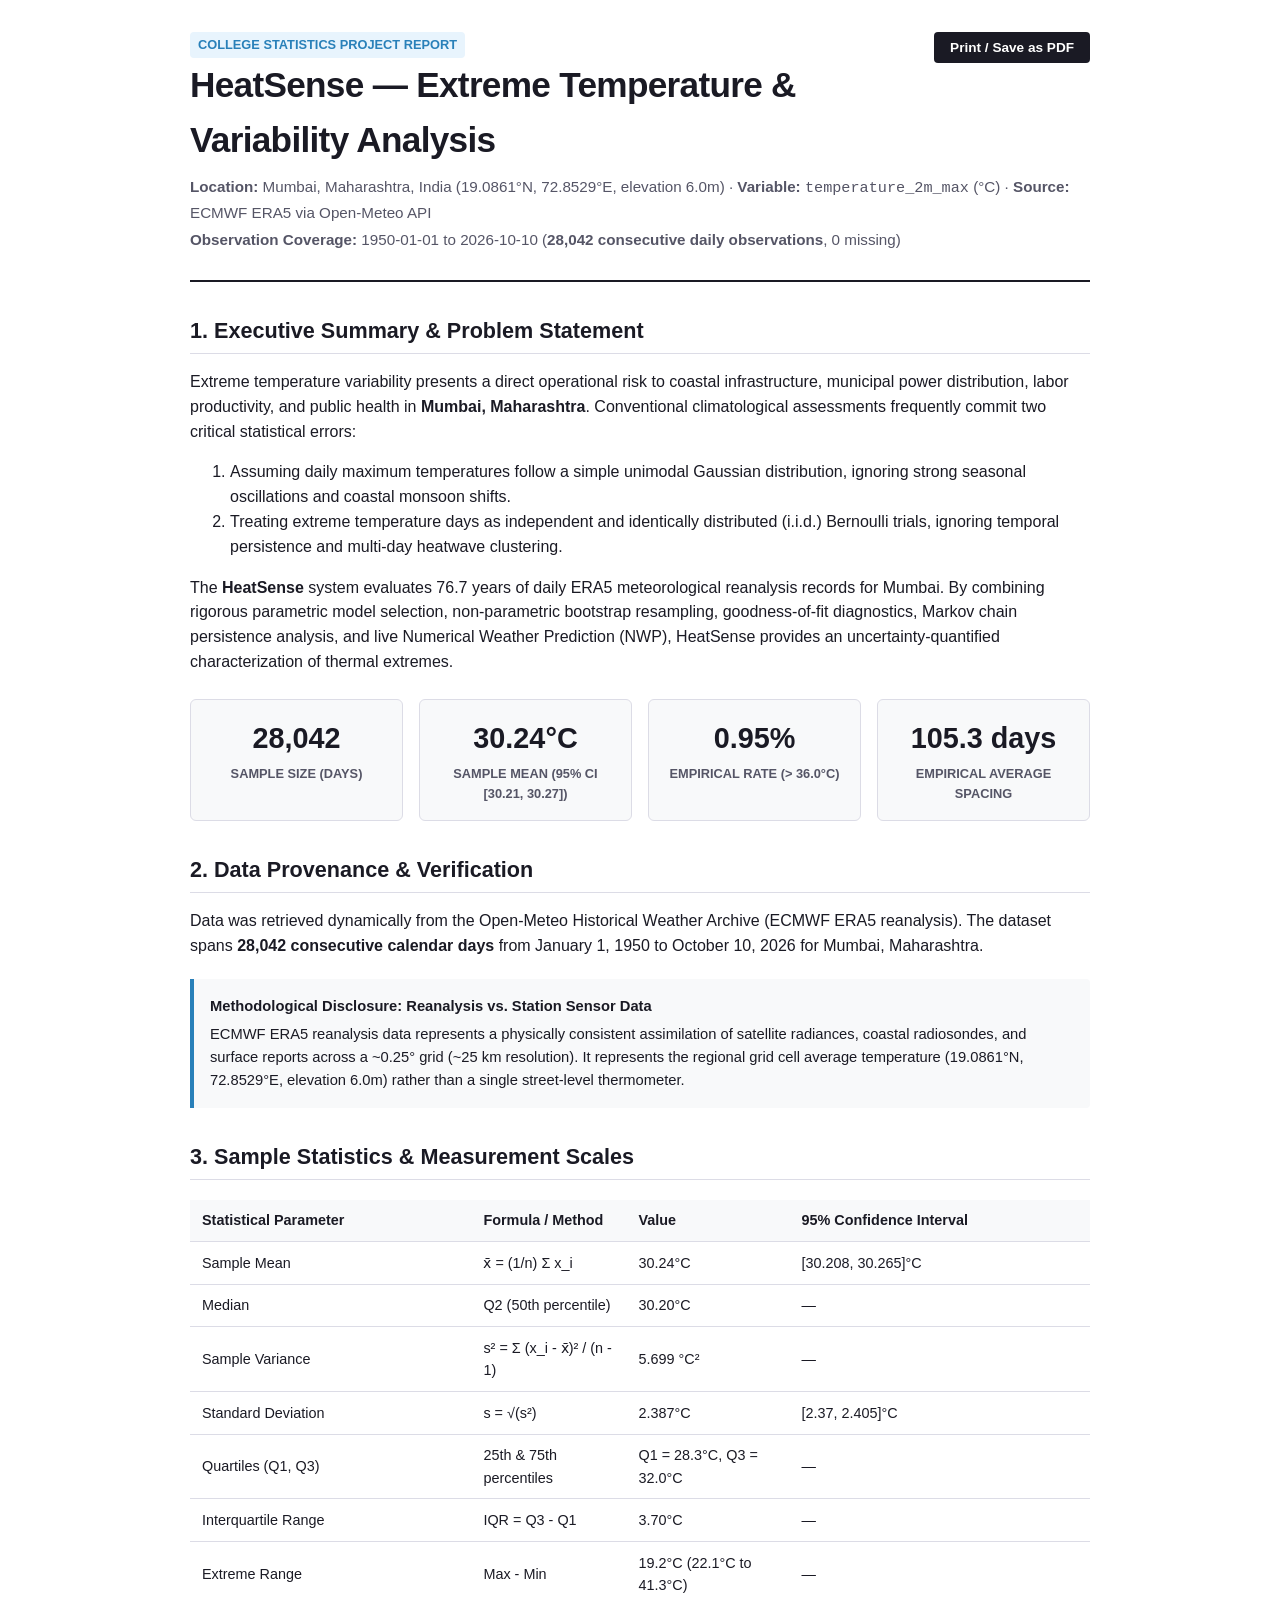
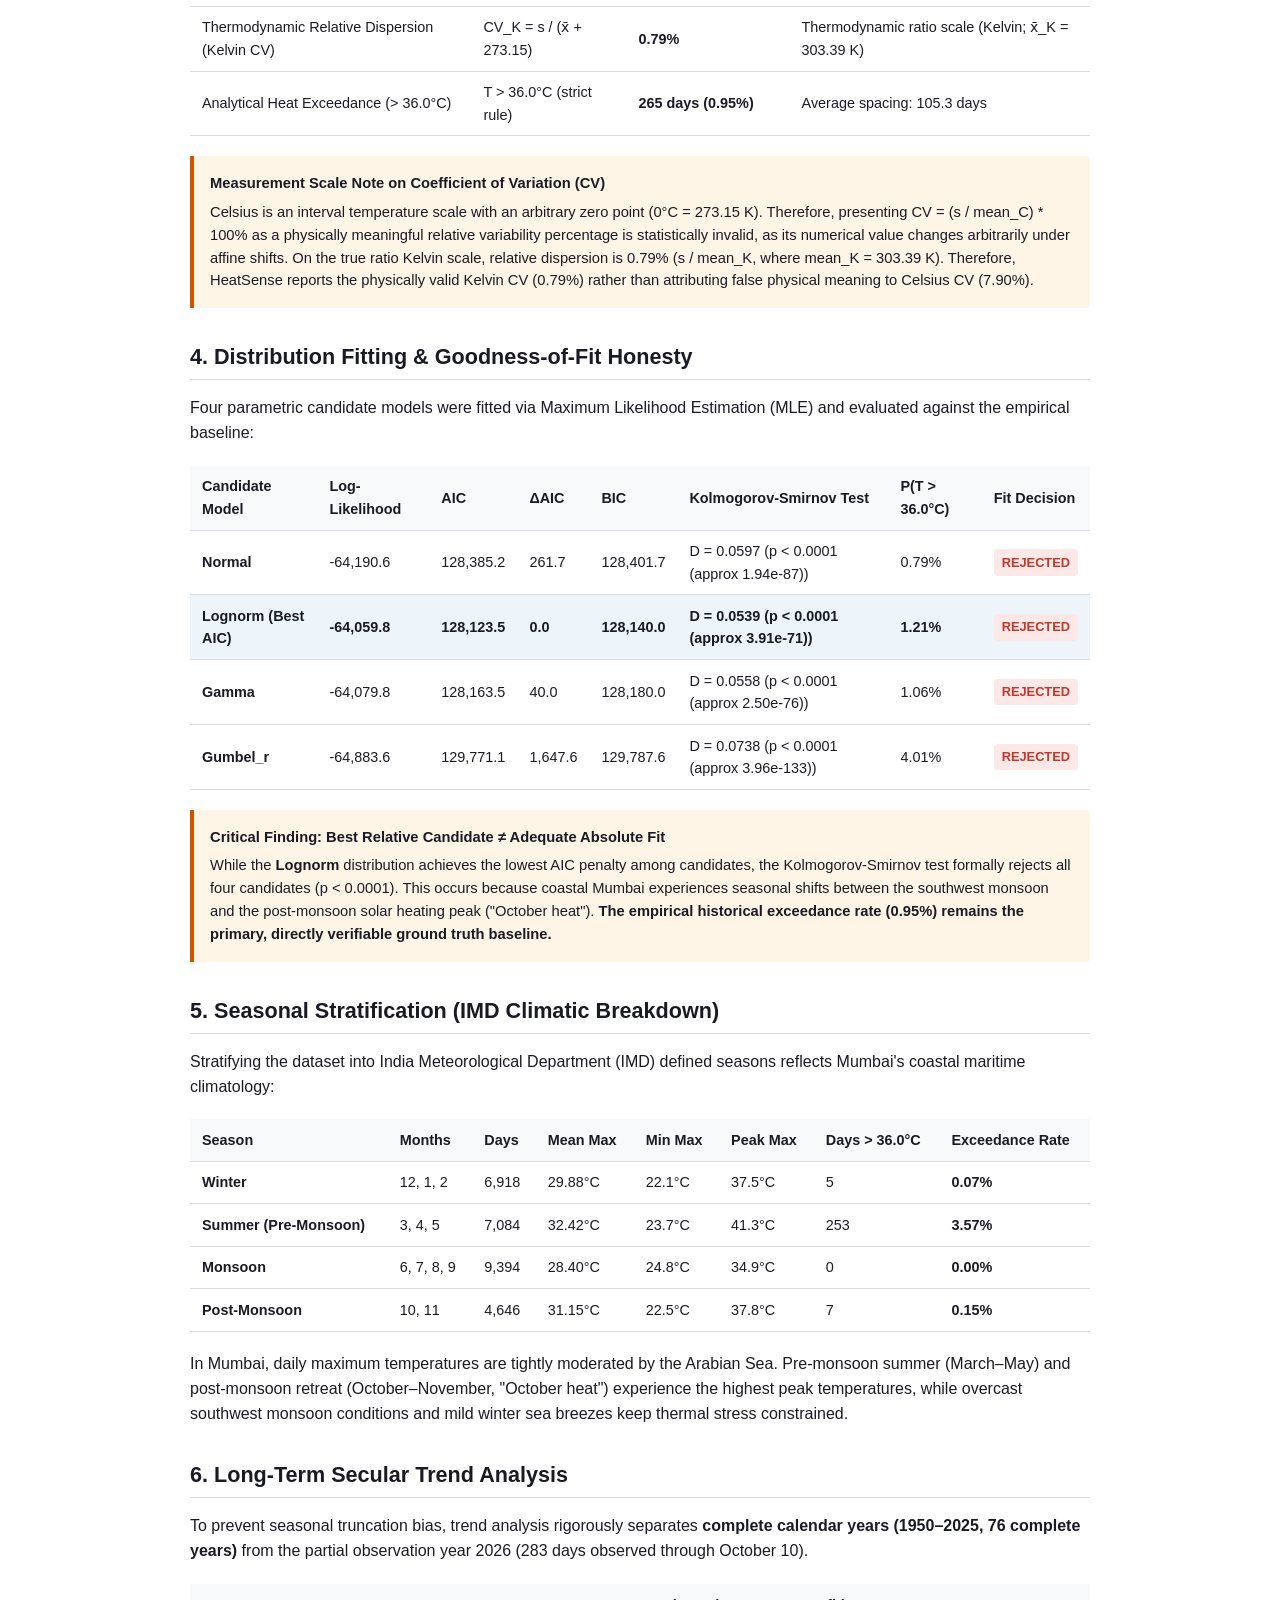
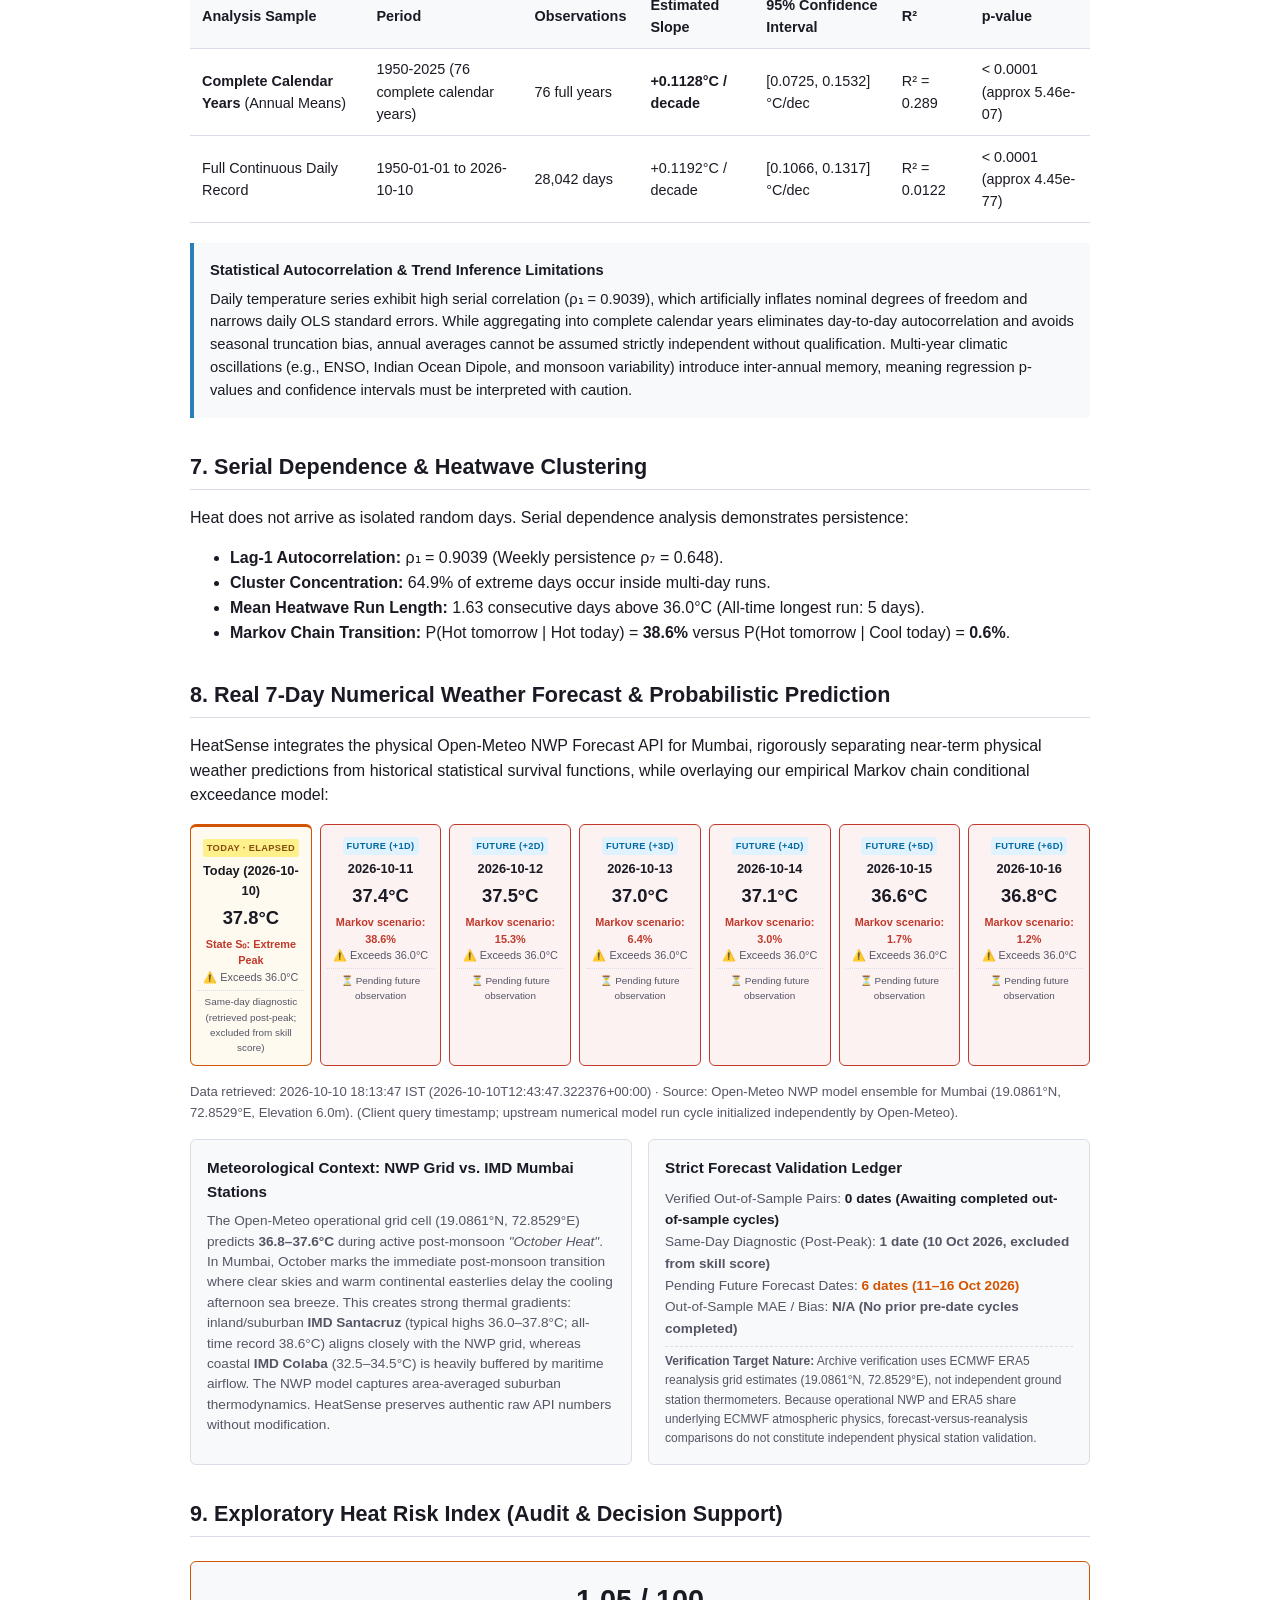
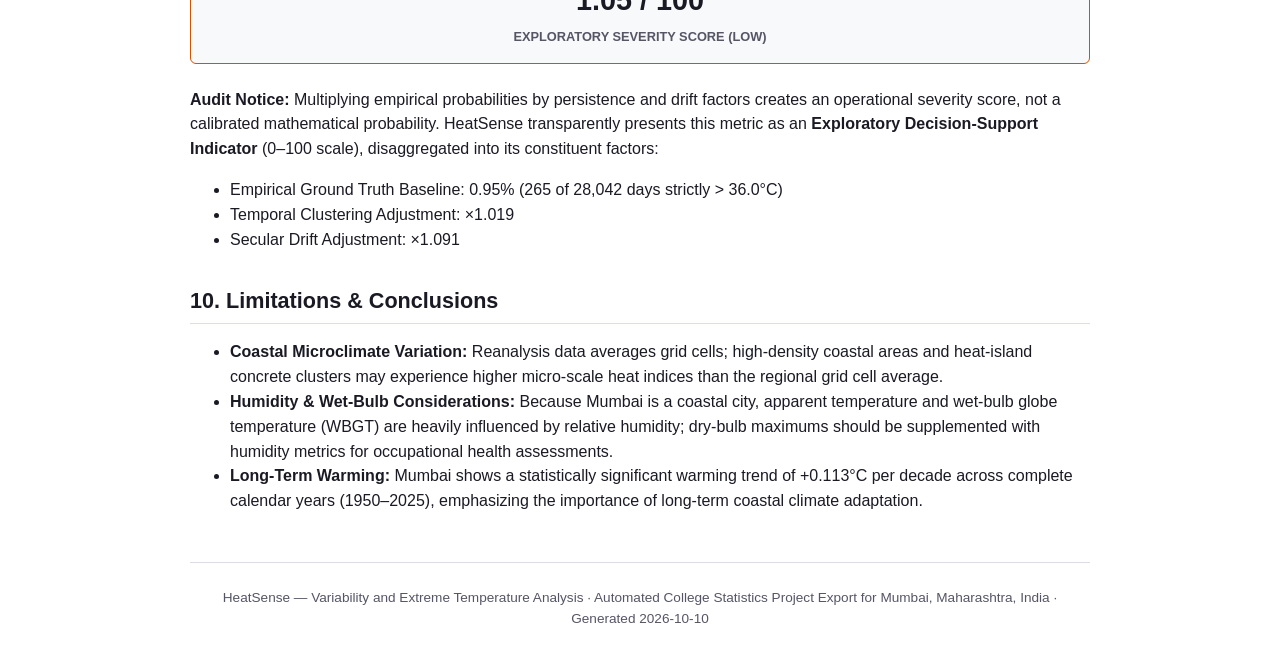
==== frontend/report.html @ 12543773 "data(frontend): sync results snapshot and downloadable assets to frontend - Copy results.snapshot.js" ====
<!DOCTYPE html>
<html lang="en">
<head>
  <meta charset="UTF-8">
  <title>HeatSense Comprehensive Project Report — Mumbai, Maharashtra, India</title>
  <style>
    :root {
      --bg: #ffffff;
      --ink: #1a1a24;
      --muted: #555566;
      --border: #dcdce6;
      --accent: #d35400;
      --accent-subtle: #fef5e7;
      --surface: #f8f9fa;
      --danger: #c0392b;
      --success: #27ae60;
    }
    @media print {
      body { font-size: 11pt; color: #000; background: #fff; }
      .print-btn { display: none !important; }
      .container { width: 100% !important; max-width: 100% !important; margin: 0; padding: 0; }
      .page-break { page-break-after: always; }
    }
    body {
      font-family: -apple-system, BlinkMacSystemFont, "Segoe UI", Roboto, Helvetica, Arial, sans-serif;
      line-height: 1.55;
      color: var(--ink);
      background: var(--bg);
      margin: 0;
      padding: 2rem 1rem;
    }
    .container {
      max-width: 900px;
      margin: 0 auto;
      background: #fff;
    }
    header {
      border-bottom: 2px solid var(--ink);
      padding-bottom: 1.5rem;
      margin-bottom: 2rem;
    }
    h1 {
      font-size: 2.2rem;
      margin: 0 0 0.5rem 0;
      letter-spacing: -0.02em;
    }
    h2 {
      font-size: 1.35rem;
      border-bottom: 1px solid var(--border);
      padding-bottom: 0.35rem;
      margin-top: 2rem;
      margin-bottom: 0.75rem;
      color: var(--ink);
    }
    .meta-line {
      font-size: 0.95rem;
      color: var(--muted);
      margin: 0.25rem 0;
    }
    .badge {
      display: inline-block;
      padding: 0.2rem 0.5rem;
      border-radius: 4px;
      font-size: 0.8rem;
      font-weight: 600;
      text-transform: uppercase;
    }
    .badge-primary { background: #e8f4fd; color: #2980b9; }
    .badge-danger  { background: #fde8e8; color: #c0392b; }
    .badge-warn    { background: #fef5e7; color: #d35400; }
    .badge-success { background: #eafaf1; color: #27ae60; }
    .stat-grid {
      display: grid;
      grid-template-columns: repeat(auto-fit, minmax(200px, 1fr));
      gap: 1rem;
      margin: 1.5rem 0;
    }
    .stat-card {
      background: var(--surface);
      border: 1px solid var(--border);
      border-radius: 6px;
      padding: 1rem;
      text-align: center;
    }
    .stat-val {
      font-size: 1.8rem;
      font-weight: 700;
      color: var(--ink);
    }
    .stat-lbl {
      font-size: 0.8rem;
      color: var(--muted);
      text-transform: uppercase;
      font-weight: 600;
      margin-top: 0.25rem;
    }
    table {
      width: 100%;
      border-collapse: collapse;
      margin: 1.25rem 0;
      font-size: 0.9rem;
    }
    th, td {
      padding: 0.6rem 0.75rem;
      text-align: left;
      border-bottom: 1px solid var(--border);
    }
    th {
      background: var(--surface);
      font-weight: 600;
      color: var(--ink);
    }
    .callout {
      background: var(--surface);
      border-left: 4px solid #2980b9;
      padding: 1rem;
      margin: 1.25rem 0;
      border-radius: 0 4px 4px 0;
      font-size: 0.92rem;
    }
    .callout-warn {
      border-left-color: var(--accent);
      background: var(--accent-subtle);
    }
    .callout-title {
      font-weight: 700;
      margin-bottom: 0.35rem;
    }
    .forecast-grid {
      display: grid;
      grid-template-columns: repeat(7, 1fr);
      gap: 0.5rem;
      margin: 1rem 0;
    }
    .forecast-card {
      background: var(--surface);
      border: 1px solid var(--border);
      border-radius: 6px;
      padding: 0.6rem 0.4rem;
      text-align: center;
      font-size: 0.8rem;
    }
    .forecast-card.hot {
      border-color: var(--danger);
      background: #fdf2f2;
    }
    .forecast-card.today {
      border-color: var(--accent);
      background: #fffaf0;
      border-top: 3px solid var(--accent);
    }
    .forecast-phase {
      font-size: 0.58rem;
      font-weight: 700;
      text-transform: uppercase;
      letter-spacing: 0.04em;
      padding: 2px 4px;
      border-radius: 3px;
      display: inline-block;
    }
    .forecast-phase.today {
      background: #fef08a;
      color: #854d0e;
    }
    .forecast-phase.future {
      background: #e0f2fe;
      color: #0369a1;
    }
    .forecast-temp {
      font-size: 1.15rem;
      font-weight: 700;
      margin: 0.2rem 0;
    }
    .forecast-flag {
      font-size: 0.68rem;
      color: var(--muted);
    }
    .print-btn {
      float: right;
      background: var(--ink);
      color: #fff;
      border: none;
      padding: 0.5rem 1rem;
      border-radius: 4px;
      cursor: pointer;
      font-weight: 600;
      font-size: 0.85rem;
    }
  </style>
</head>
<body>
  <div class="container">
    <button class="print-btn" onclick="window.print()">Print / Save as PDF</button>
    <header>
      <span class="badge badge-primary">College Statistics Project Report</span>
      <h1>HeatSense — Extreme Temperature &amp; Variability Analysis</h1>
      <p class="meta-line">
        <strong>Location:</strong> Mumbai, Maharashtra, India (19.0861°N, 72.8529°E, elevation 6.0m) ·
        <strong>Variable:</strong> <code>temperature_2m_max</code> (°C) ·
        <strong>Source:</strong> ECMWF ERA5 via Open-Meteo API
      </p>
      <p class="meta-line">
        <strong>Observation Coverage:</strong> 1950-01-01 to 2026-10-10 (<strong>28,042 consecutive daily observations</strong>, 0 missing)
      </p>
    </header>

    <section>
      <h2>1. Executive Summary &amp; Problem Statement</h2>
      <p>
        Extreme temperature variability presents a direct operational risk to coastal infrastructure, municipal power distribution, labor productivity, and public health in <strong>Mumbai, Maharashtra</strong>.
        Conventional climatological assessments frequently commit two critical statistical errors:
      </p>
      <ol>
        <li>Assuming daily maximum temperatures follow a simple unimodal Gaussian distribution, ignoring strong seasonal oscillations and coastal monsoon shifts.</li>
        <li>Treating extreme temperature days as independent and identically distributed (i.i.d.) Bernoulli trials, ignoring temporal persistence and multi-day heatwave clustering.</li>
      </ol>
      <p>
        The <strong>HeatSense</strong> system evaluates 76.7 years of daily ERA5 meteorological reanalysis records for Mumbai.
        By combining rigorous parametric model selection, non-parametric bootstrap resampling, goodness-of-fit diagnostics, Markov chain persistence analysis, and live Numerical Weather Prediction (NWP), HeatSense provides an uncertainty-quantified characterization of thermal extremes.
      </p>

      <div class="stat-grid">
        <div class="stat-card">
          <div class="stat-val">28,042</div>
          <div class="stat-lbl">Sample Size (Days)</div>
        </div>
        <div class="stat-card">
          <div class="stat-val">30.24°C</div>
          <div class="stat-lbl">Sample Mean (95% CI [30.21, 30.27])</div>
        </div>
        <div class="stat-card">
          <div class="stat-val">0.95%</div>
          <div class="stat-lbl">Empirical Rate (> 36.0°C)</div>
        </div>
        <div class="stat-card">
          <div class="stat-val">105.3 days</div>
          <div class="stat-lbl">Empirical Average Spacing</div>
        </div>
      </div>
    </section>

    <section>
      <h2>2. Data Provenance &amp; Verification</h2>
      <p>
        Data was retrieved dynamically from the Open-Meteo Historical Weather Archive (ECMWF ERA5 reanalysis).
        The dataset spans <strong>28,042 consecutive calendar days</strong> from January 1, 1950 to October 10, 2026 for Mumbai, Maharashtra.
      </p>
      <div class="callout">
        <div class="callout-title">Methodological Disclosure: Reanalysis vs. Station Sensor Data</div>
        ECMWF ERA5 reanalysis data represents a physically consistent assimilation of satellite radiances, coastal radiosondes, and surface reports across a ~0.25° grid (~25 km resolution).
        It represents the regional grid cell average temperature (19.0861°N, 72.8529°E, elevation 6.0m) rather than a single street-level thermometer.
      </div>
    </section>

    <section>
      <h2>3. Sample Statistics &amp; Measurement Scales</h2>
      <table>
        <thead>
          <tr><th>Statistical Parameter</th><th>Formula / Method</th><th>Value</th><th>95% Confidence Interval</th></tr>
        </thead>
        <tbody>
          <tr><td>Sample Mean</td><td>x̄ = (1/n) Σ x_i</td><td>30.24°C</td><td>[30.208, 30.265]°C</td></tr>
          <tr><td>Median</td><td>Q2 (50th percentile)</td><td>30.20°C</td><td>—</td></tr>
          <tr><td>Sample Variance</td><td>s² = Σ (x_i - x̄)² / (n - 1)</td><td>5.699 °C²</td><td>—</td></tr>
          <tr><td>Standard Deviation</td><td>s = √(s²)</td><td>2.387°C</td><td>[2.37, 2.405]°C</td></tr>
          <tr><td>Quartiles (Q1, Q3)</td><td>25th &amp; 75th percentiles</td><td>Q1 = 28.3°C, Q3 = 32.0°C</td><td>—</td></tr>
          <tr><td>Interquartile Range</td><td>IQR = Q3 - Q1</td><td>3.70°C</td><td>—</td></tr>
          <tr><td>Extreme Range</td><td>Max - Min</td><td>19.2°C (22.1°C to 41.3°C)</td><td>—</td></tr>
          <tr><td>Thermodynamic Relative Dispersion (Kelvin CV)</td><td>CV_K = s / (x̄ + 273.15)</td><td><strong>0.79%</strong></td><td>Thermodynamic ratio scale (Kelvin; x̄_K = 303.39 K)</td></tr>
          <tr><td>Analytical Heat Exceedance (&gt; 36.0°C)</td><td>T &gt; 36.0°C (strict rule)</td><td><strong>265 days (0.95%)</strong></td><td>Average spacing: 105.3 days</td></tr>
        </tbody>
      </table>
      <div class="callout callout-warn">
        <div class="callout-title">Measurement Scale Note on Coefficient of Variation (CV)</div>
        Celsius is an interval temperature scale with an arbitrary zero point (0°C = 273.15 K). Therefore, presenting CV = (s / mean_C) * 100% as a physically meaningful relative variability percentage is statistically invalid, as its numerical value changes arbitrarily under affine shifts. On the true ratio Kelvin scale, relative dispersion is 0.79% (s / mean_K, where mean_K = 303.39 K).
        Therefore, HeatSense reports the physically valid Kelvin CV (0.79%) rather than attributing false physical meaning to Celsius CV (7.90%).
      </div>
    </section>

    <section>
      <h2>4. Distribution Fitting &amp; Goodness-of-Fit Honesty</h2>
      <p>
        Four parametric candidate models were fitted via Maximum Likelihood Estimation (MLE) and evaluated against the empirical baseline:
      </p>
      <table>
        <thead>
          <tr>
            <th>Candidate Model</th><th>Log-Likelihood</th><th>AIC</th><th>ΔAIC</th><th>BIC</th><th>Kolmogorov-Smirnov Test</th><th>P(T &gt; 36.0°C)</th><th>Fit Decision</th>
          </tr>
        </thead>
        <tbody>
          
        <tr style="">
            <td><strong>Normal</strong></td>
            <td>-64,190.6</td>
            <td>128,385.2</td>
            <td>261.7</td>
            <td>128,401.7</td>
            <td>D = 0.0597 (p < 0.0001 (approx 1.94e-87))</td>
            <td>0.79%</td>
            <td><span class="badge badge-danger">Rejected</span></td>
        </tr>
        
        <tr style="background: rgba(41, 128, 185, 0.08); font-weight: 600;">
            <td><strong>Lognorm (Best AIC)</strong></td>
            <td>-64,059.8</td>
            <td>128,123.5</td>
            <td>0.0</td>
            <td>128,140.0</td>
            <td>D = 0.0539 (p < 0.0001 (approx 3.91e-71))</td>
            <td>1.21%</td>
            <td><span class="badge badge-danger">Rejected</span></td>
        </tr>
        
        <tr style="">
            <td><strong>Gamma</strong></td>
            <td>-64,079.8</td>
            <td>128,163.5</td>
            <td>40.0</td>
            <td>128,180.0</td>
            <td>D = 0.0558 (p < 0.0001 (approx 2.50e-76))</td>
            <td>1.06%</td>
            <td><span class="badge badge-danger">Rejected</span></td>
        </tr>
        
        <tr style="">
            <td><strong>Gumbel_r</strong></td>
            <td>-64,883.6</td>
            <td>129,771.1</td>
            <td>1,647.6</td>
            <td>129,787.6</td>
            <td>D = 0.0738 (p < 0.0001 (approx 3.96e-133))</td>
            <td>4.01%</td>
            <td><span class="badge badge-danger">Rejected</span></td>
        </tr>
        
        </tbody>
      </table>
      <div class="callout callout-warn">
        <div class="callout-title">Critical Finding: Best Relative Candidate ≠ Adequate Absolute Fit</div>
        While the <strong>Lognorm</strong> distribution achieves the lowest AIC penalty among candidates, the Kolmogorov-Smirnov test formally rejects all four candidates (p &lt; 0.0001).
        This occurs because coastal Mumbai experiences seasonal shifts between the southwest monsoon and the post-monsoon solar heating peak ("October heat").
        <strong>The empirical historical exceedance rate (0.95%) remains the primary, directly verifiable ground truth baseline.</strong>
      </div>
    </section>

    <section>
      <h2>5. Seasonal Stratification (IMD Climatic Breakdown)</h2>
      <p>
        Stratifying the dataset into India Meteorological Department (IMD) defined seasons reflects Mumbai's coastal maritime climatology:
      </p>
      <table>
        <thead>
          <tr>
            <th>Season</th><th>Months</th><th>Days</th><th>Mean Max</th><th>Min Max</th><th>Peak Max</th><th>Days &gt; 36.0°C</th><th>Exceedance Rate</th>
          </tr>
        </thead>
        <tbody>
          
        <tr>
            <td><strong>Winter</strong></td>
            <td>12, 1, 2</td>
            <td>6,918</td>
            <td>29.88°C</td>
            <td>22.1°C</td>
            <td>37.5°C</td>
            <td>5</td>
            <td><strong>0.07%</strong></td>
        </tr>
        
        <tr>
            <td><strong>Summer (Pre-Monsoon)</strong></td>
            <td>3, 4, 5</td>
            <td>7,084</td>
            <td>32.42°C</td>
            <td>23.7°C</td>
            <td>41.3°C</td>
            <td>253</td>
            <td><strong>3.57%</strong></td>
        </tr>
        
        <tr>
            <td><strong>Monsoon</strong></td>
            <td>6, 7, 8, 9</td>
            <td>9,394</td>
            <td>28.40°C</td>
            <td>24.8°C</td>
            <td>34.9°C</td>
            <td>0</td>
            <td><strong>0.00%</strong></td>
        </tr>
        
        <tr>
            <td><strong>Post-Monsoon</strong></td>
            <td>10, 11</td>
            <td>4,646</td>
            <td>31.15°C</td>
            <td>22.5°C</td>
            <td>37.8°C</td>
            <td>7</td>
            <td><strong>0.15%</strong></td>
        </tr>
        
        </tbody>
      </table>
      <p>
        In Mumbai, daily maximum temperatures are tightly moderated by the Arabian Sea. Pre-monsoon summer (March–May) and post-monsoon retreat (October–November, "October heat") experience the highest peak temperatures, while overcast southwest monsoon conditions and mild winter sea breezes keep thermal stress constrained.
      </p>
    </section>

    <section>
      <h2>6. Long-Term Secular Trend Analysis</h2>
      <p>
        To prevent seasonal truncation bias, trend analysis rigorously separates <strong>complete calendar years (1950–2025, 76 complete years)</strong> from the partial observation year 2026 (283 days observed through October 10).
      </p>
      <table>
        <thead>
          <tr><th>Analysis Sample</th><th>Period</th><th>Observations</th><th>Estimated Slope</th><th>95% Confidence Interval</th><th>R²</th><th>p-value</th></tr>
        </thead>
        <tbody>
          <tr>
            <td><strong>Complete Calendar Years</strong> (Annual Means)</td>
            <td>1950-2025 (76 complete calendar years)</td>
            <td>76 full years</td>
            <td><strong>+0.1128°C / decade</strong></td>
            <td>[0.0725, 0.1532]°C/dec</td>
            <td>R² = 0.289</td>
            <td>< 0.0001 (approx 5.46e-07)</td>
          </tr>
          <tr>
            <td>Full Continuous Daily Record</td>
            <td>1950-01-01 to 2026-10-10</td>
            <td>28,042 days</td>
            <td>+0.1192°C / decade</td>
            <td>[0.1066, 0.1317]°C/dec</td>
            <td>R² = 0.0122</td>
            <td>< 0.0001 (approx 4.45e-77)</td>
          </tr>
        </tbody>
      </table>
      <div class="callout">
        <div class="callout-title">Statistical Autocorrelation &amp; Trend Inference Limitations</div>
        Daily temperature series exhibit high serial correlation (ρ₁ = 0.9039), which artificially inflates nominal degrees of freedom and narrows daily OLS standard errors.
        While aggregating into complete calendar years eliminates day-to-day autocorrelation and avoids seasonal truncation bias, annual averages cannot be assumed strictly independent without qualification.
        Multi-year climatic oscillations (e.g., ENSO, Indian Ocean Dipole, and monsoon variability) introduce inter-annual memory, meaning regression p-values and confidence intervals must be interpreted with caution.
      </div>
    </section>

    <section>
      <h2>7. Serial Dependence &amp; Heatwave Clustering</h2>
      <p>
        Heat does not arrive as isolated random days. Serial dependence analysis demonstrates persistence:
      </p>
      <ul>
        <li><strong>Lag-1 Autocorrelation:</strong> ρ₁ = 0.9039 (Weekly persistence ρ₇ = 0.648).</li>
        <li><strong>Cluster Concentration:</strong> 64.9% of extreme days occur inside multi-day runs.</li>
        <li><strong>Mean Heatwave Run Length:</strong> 1.63 consecutive days above 36.0°C (All-time longest run: 5 days).</li>
        <li><strong>Markov Chain Transition:</strong> P(Hot tomorrow | Hot today) = <strong>38.6%</strong> versus P(Hot tomorrow | Cool today) = <strong>0.6%</strong>.</li>
      </ul>
    </section>

    <section>
      <h2>8. Real 7-Day Numerical Weather Forecast &amp; Probabilistic Prediction</h2>
      <p>
        HeatSense integrates the physical Open-Meteo NWP Forecast API for Mumbai, rigorously separating near-term physical weather predictions from historical statistical survival functions, while overlaying our empirical Markov chain conditional exceedance model:
      </p>
      <div class="forecast-grid">
        
            <div class="forecast-card today hot">
                <div class="forecast-phase today">TODAY · ELAPSED</div>
                <div class="forecast-date" style="font-weight:600; margin-top:0.25rem;">Today (2026-10-10)</div>
                <div class="forecast-temp">37.8°C</div>
                <div class="forecast-prob" style="font-size:0.68rem; color:var(--danger); font-weight:600;">State S₀: Extreme Peak</div>
                <div class="forecast-flag">⚠️ Exceeds 36.0°C</div>
                <div class="forecast-val" style="font-size:0.62rem; color:var(--muted); margin-top:0.25rem; border-top:1px dotted var(--border); padding-top:0.2rem;">Same-day diagnostic (retrieved post-peak; excluded from skill score)</div>
            </div>
            
            <div class="forecast-card hot">
                <div class="forecast-phase future">FUTURE (+1d)</div>
                <div class="forecast-date" style="font-weight:600; margin-top:0.25rem;">2026-10-11</div>
                <div class="forecast-temp">37.4°C</div>
                <div class="forecast-prob" style="font-size:0.68rem; color:var(--danger); font-weight:600;">Markov scenario: 38.6%</div>
                <div class="forecast-flag">⚠️ Exceeds 36.0°C</div>
                <div class="forecast-val" style="font-size:0.62rem; color:var(--muted); margin-top:0.25rem; border-top:1px dotted var(--border); padding-top:0.2rem;">⏳ Pending future observation</div>
            </div>
            
            <div class="forecast-card hot">
                <div class="forecast-phase future">FUTURE (+2d)</div>
                <div class="forecast-date" style="font-weight:600; margin-top:0.25rem;">2026-10-12</div>
                <div class="forecast-temp">37.5°C</div>
                <div class="forecast-prob" style="font-size:0.68rem; color:var(--danger); font-weight:600;">Markov scenario: 15.3%</div>
                <div class="forecast-flag">⚠️ Exceeds 36.0°C</div>
                <div class="forecast-val" style="font-size:0.62rem; color:var(--muted); margin-top:0.25rem; border-top:1px dotted var(--border); padding-top:0.2rem;">⏳ Pending future observation</div>
            </div>
            
            <div class="forecast-card hot">
                <div class="forecast-phase future">FUTURE (+3d)</div>
                <div class="forecast-date" style="font-weight:600; margin-top:0.25rem;">2026-10-13</div>
                <div class="forecast-temp">37.0°C</div>
                <div class="forecast-prob" style="font-size:0.68rem; color:var(--danger); font-weight:600;">Markov scenario: 6.4%</div>
                <div class="forecast-flag">⚠️ Exceeds 36.0°C</div>
                <div class="forecast-val" style="font-size:0.62rem; color:var(--muted); margin-top:0.25rem; border-top:1px dotted var(--border); padding-top:0.2rem;">⏳ Pending future observation</div>
            </div>
            
            <div class="forecast-card hot">
                <div class="forecast-phase future">FUTURE (+4d)</div>
                <div class="forecast-date" style="font-weight:600; margin-top:0.25rem;">2026-10-14</div>
                <div class="forecast-temp">37.1°C</div>
                <div class="forecast-prob" style="font-size:0.68rem; color:var(--danger); font-weight:600;">Markov scenario: 3.0%</div>
                <div class="forecast-flag">⚠️ Exceeds 36.0°C</div>
                <div class="forecast-val" style="font-size:0.62rem; color:var(--muted); margin-top:0.25rem; border-top:1px dotted var(--border); padding-top:0.2rem;">⏳ Pending future observation</div>
            </div>
            
            <div class="forecast-card hot">
                <div class="forecast-phase future">FUTURE (+5d)</div>
                <div class="forecast-date" style="font-weight:600; margin-top:0.25rem;">2026-10-15</div>
                <div class="forecast-temp">36.6°C</div>
                <div class="forecast-prob" style="font-size:0.68rem; color:var(--danger); font-weight:600;">Markov scenario: 1.7%</div>
                <div class="forecast-flag">⚠️ Exceeds 36.0°C</div>
                <div class="forecast-val" style="font-size:0.62rem; color:var(--muted); margin-top:0.25rem; border-top:1px dotted var(--border); padding-top:0.2rem;">⏳ Pending future observation</div>
            </div>
            
            <div class="forecast-card hot">
                <div class="forecast-phase future">FUTURE (+6d)</div>
                <div class="forecast-date" style="font-weight:600; margin-top:0.25rem;">2026-10-16</div>
                <div class="forecast-temp">36.8°C</div>
                <div class="forecast-prob" style="font-size:0.68rem; color:var(--danger); font-weight:600;">Markov scenario: 1.2%</div>
                <div class="forecast-flag">⚠️ Exceeds 36.0°C</div>
                <div class="forecast-val" style="font-size:0.62rem; color:var(--muted); margin-top:0.25rem; border-top:1px dotted var(--border); padding-top:0.2rem;">⏳ Pending future observation</div>
            </div>
            
      </div>
      <p style="font-size: 0.82rem; color: var(--muted); margin-top: 0.5rem;">
        Data retrieved: 2026-10-10 18:13:47 IST (2026-10-10T12:43:47.322376+00:00) · Source: Open-Meteo NWP model ensemble for Mumbai (19.0861°N, 72.8529°E, Elevation 6.0m). (Client query timestamp; upstream numerical model run cycle initialized independently by Open-Meteo).
      </p>

      <div style="display:grid; grid-template-columns:1fr 1fr; gap:1rem; margin-top:1rem;">
        <div style="background:var(--surface); border:1px solid var(--border); border-radius:6px; padding:1rem; font-size:0.85rem;">
          <h3 style="margin:0 0 0.5rem 0; font-size:0.95rem;">Meteorological Context: NWP Grid vs. IMD Mumbai Stations</h3>
          <p style="margin:0; color:var(--muted); line-height:1.5;">
            The Open-Meteo operational grid cell (19.0861°N, 72.8529°E) predicts <strong>36.8–37.6°C</strong> during active post-monsoon <em>"October Heat"</em>.
            In Mumbai, October marks the immediate post-monsoon transition where clear skies and warm continental easterlies delay the cooling afternoon sea breeze.
            This creates strong thermal gradients: inland/suburban <strong>IMD Santacruz</strong> (typical highs 36.0–37.8°C; all-time record 38.6°C) aligns closely with the NWP grid, whereas coastal <strong>IMD Colaba</strong> (32.5–34.5°C) is heavily buffered by maritime airflow. The NWP model captures area-averaged suburban thermodynamics. HeatSense preserves authentic raw API numbers without modification.
          </p>
        </div>
        <div style="background:var(--surface); border:1px solid var(--border); border-radius:6px; padding:1rem; font-size:0.85rem;">
          <h3 style="margin:0 0 0.5rem 0; font-size:0.95rem;">Strict Forecast Validation Ledger</h3>
          <div style="color:var(--muted); line-height:1.6;">
            <div>Verified Out-of-Sample Pairs: <strong style="color:var(--ink);">0 dates (Awaiting completed out-of-sample cycles)</strong></div>
            <div>Same-Day Diagnostic (Post-Peak): <strong style="color:var(--muted);">1 date (10 Oct 2026, excluded from skill score)</strong></div>
            <div>Pending Future Forecast Dates: <strong style="color:var(--accent);">6 dates (11–16 Oct 2026)</strong></div>
            <div>Out-of-Sample MAE / Bias: <strong>N/A (No prior pre-date cycles completed)</strong></div>
            <p style="font-size:0.75rem; margin:0.4rem 0 0 0; border-top:1px dashed var(--border); padding-top:0.3rem;">
              <strong>Verification Target Nature:</strong> Archive verification uses ECMWF ERA5 reanalysis grid estimates (19.0861°N, 72.8529°E), not independent ground station thermometers. Because operational NWP and ERA5 share underlying ECMWF atmospheric physics, forecast-versus-reanalysis comparisons do not constitute independent physical station validation.
            </p>
          </div>
        </div>
      </div>
    </section>

    <section>
      <h2>9. Exploratory Heat Risk Index (Audit &amp; Decision Support)</h2>
      <div class="stat-grid">
        <div class="stat-card" style="border-color: var(--accent);">
          <div class="stat-val">1.05 / 100</div>
          <div class="stat-lbl">Exploratory Severity Score (LOW)</div>
        </div>
      </div>
      <p>
        <strong>Audit Notice:</strong> Multiplying empirical probabilities by persistence and drift factors creates an operational severity score, not a calibrated mathematical probability.
        HeatSense transparently presents this metric as an <strong>Exploratory Decision-Support Indicator</strong> (0–100 scale), disaggregated into its constituent factors:
      </p>
      <ul>
        <li>Empirical Ground Truth Baseline: 0.95% (265 of 28,042 days strictly &gt; 36.0°C)</li>
        <li>Temporal Clustering Adjustment: ×1.019</li>
        <li>Secular Drift Adjustment: ×1.091</li>
      </ul>
    </section>

    <section>
      <h2>10. Limitations &amp; Conclusions</h2>
      <ul>
        <li><strong>Coastal Microclimate Variation:</strong> Reanalysis data averages grid cells; high-density coastal areas and heat-island concrete clusters may experience higher micro-scale heat indices than the regional grid cell average.</li>
        <li><strong>Humidity &amp; Wet-Bulb Considerations:</strong> Because Mumbai is a coastal city, apparent temperature and wet-bulb globe temperature (WBGT) are heavily influenced by relative humidity; dry-bulb maximums should be supplemented with humidity metrics for occupational health assessments.</li>
        <li><strong>Long-Term Warming:</strong> Mumbai shows a statistically significant warming trend of +0.113°C per decade across complete calendar years (1950–2025), emphasizing the importance of long-term coastal climate adaptation.</li>
      </ul>
    </section>

    <footer style="margin-top: 3rem; border-top: 1px solid var(--border); padding-top: 1.5rem; font-size: 0.85rem; color: var(--muted); text-align: center;">
      HeatSense — Variability and Extreme Temperature Analysis · Automated College Statistics Project Export for Mumbai, Maharashtra, India · Generated 2026-10-10
    </footer>
  </div>
</body>
</html>
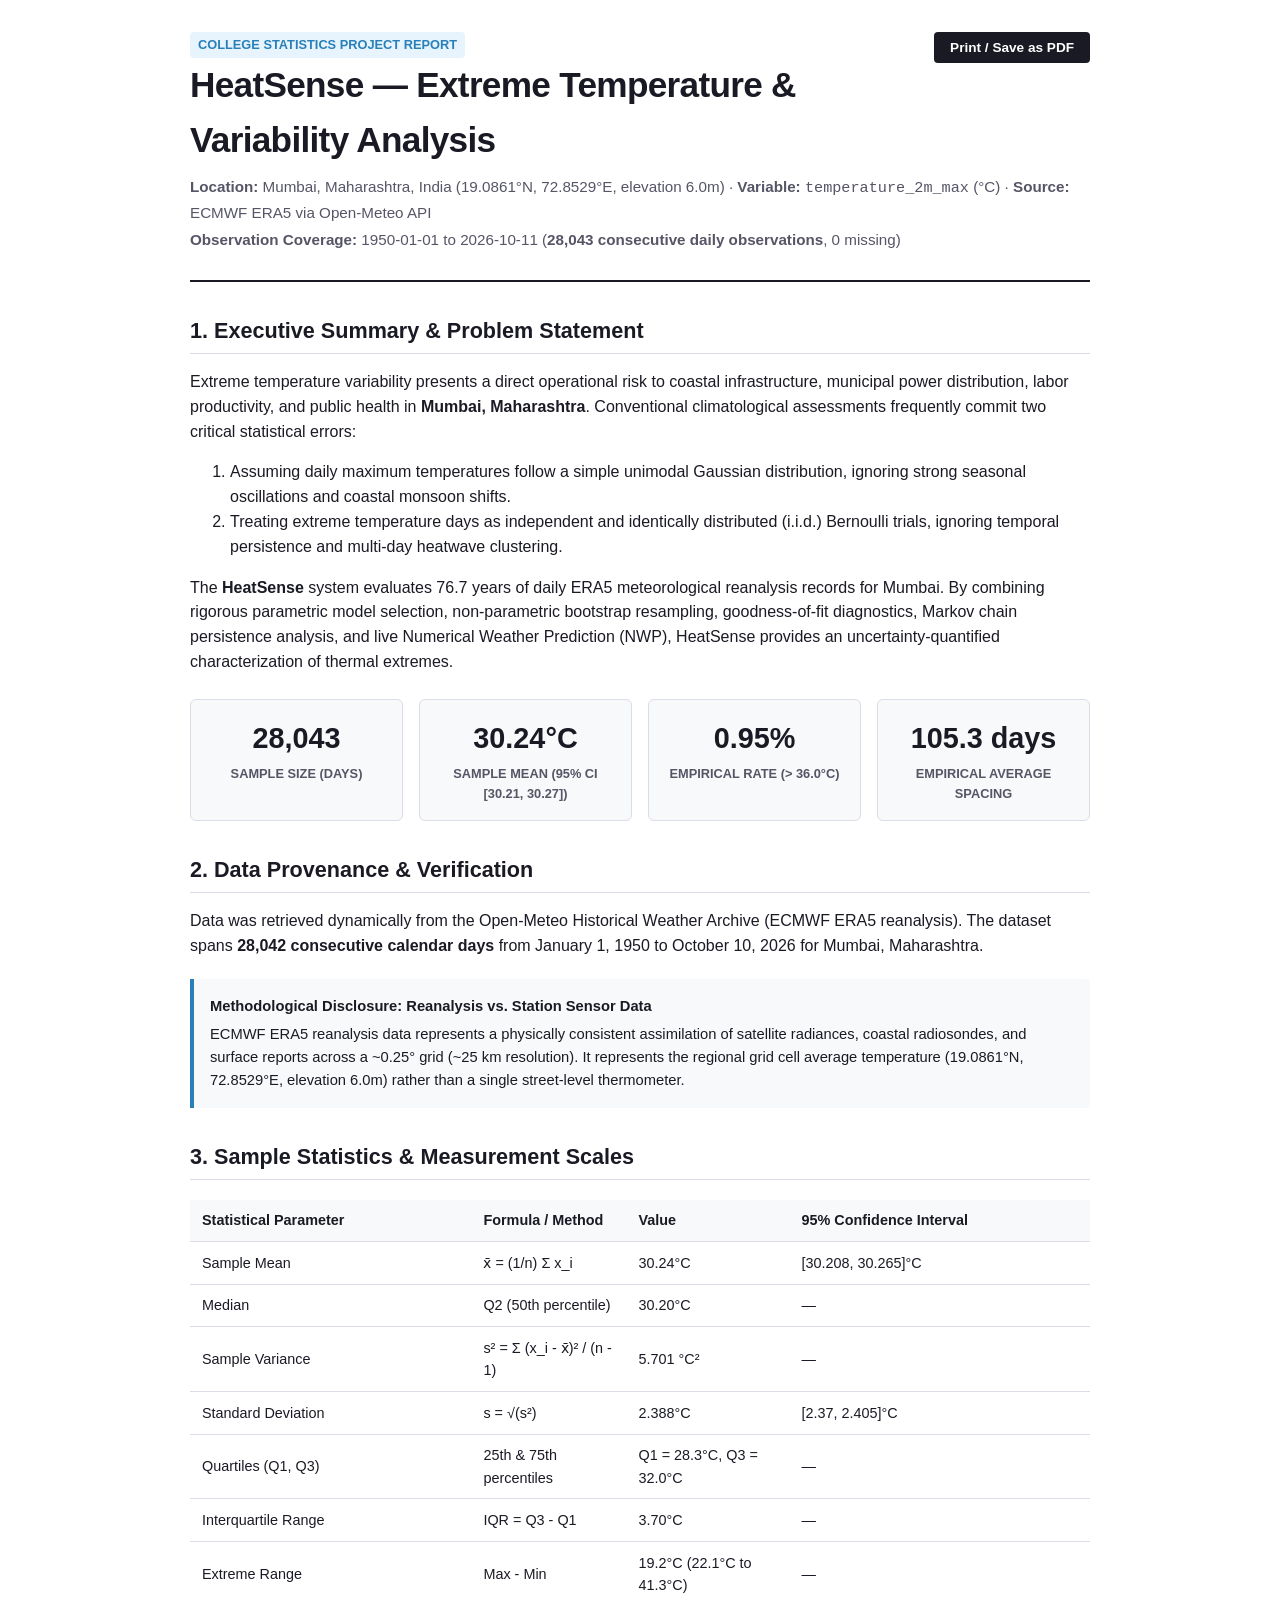
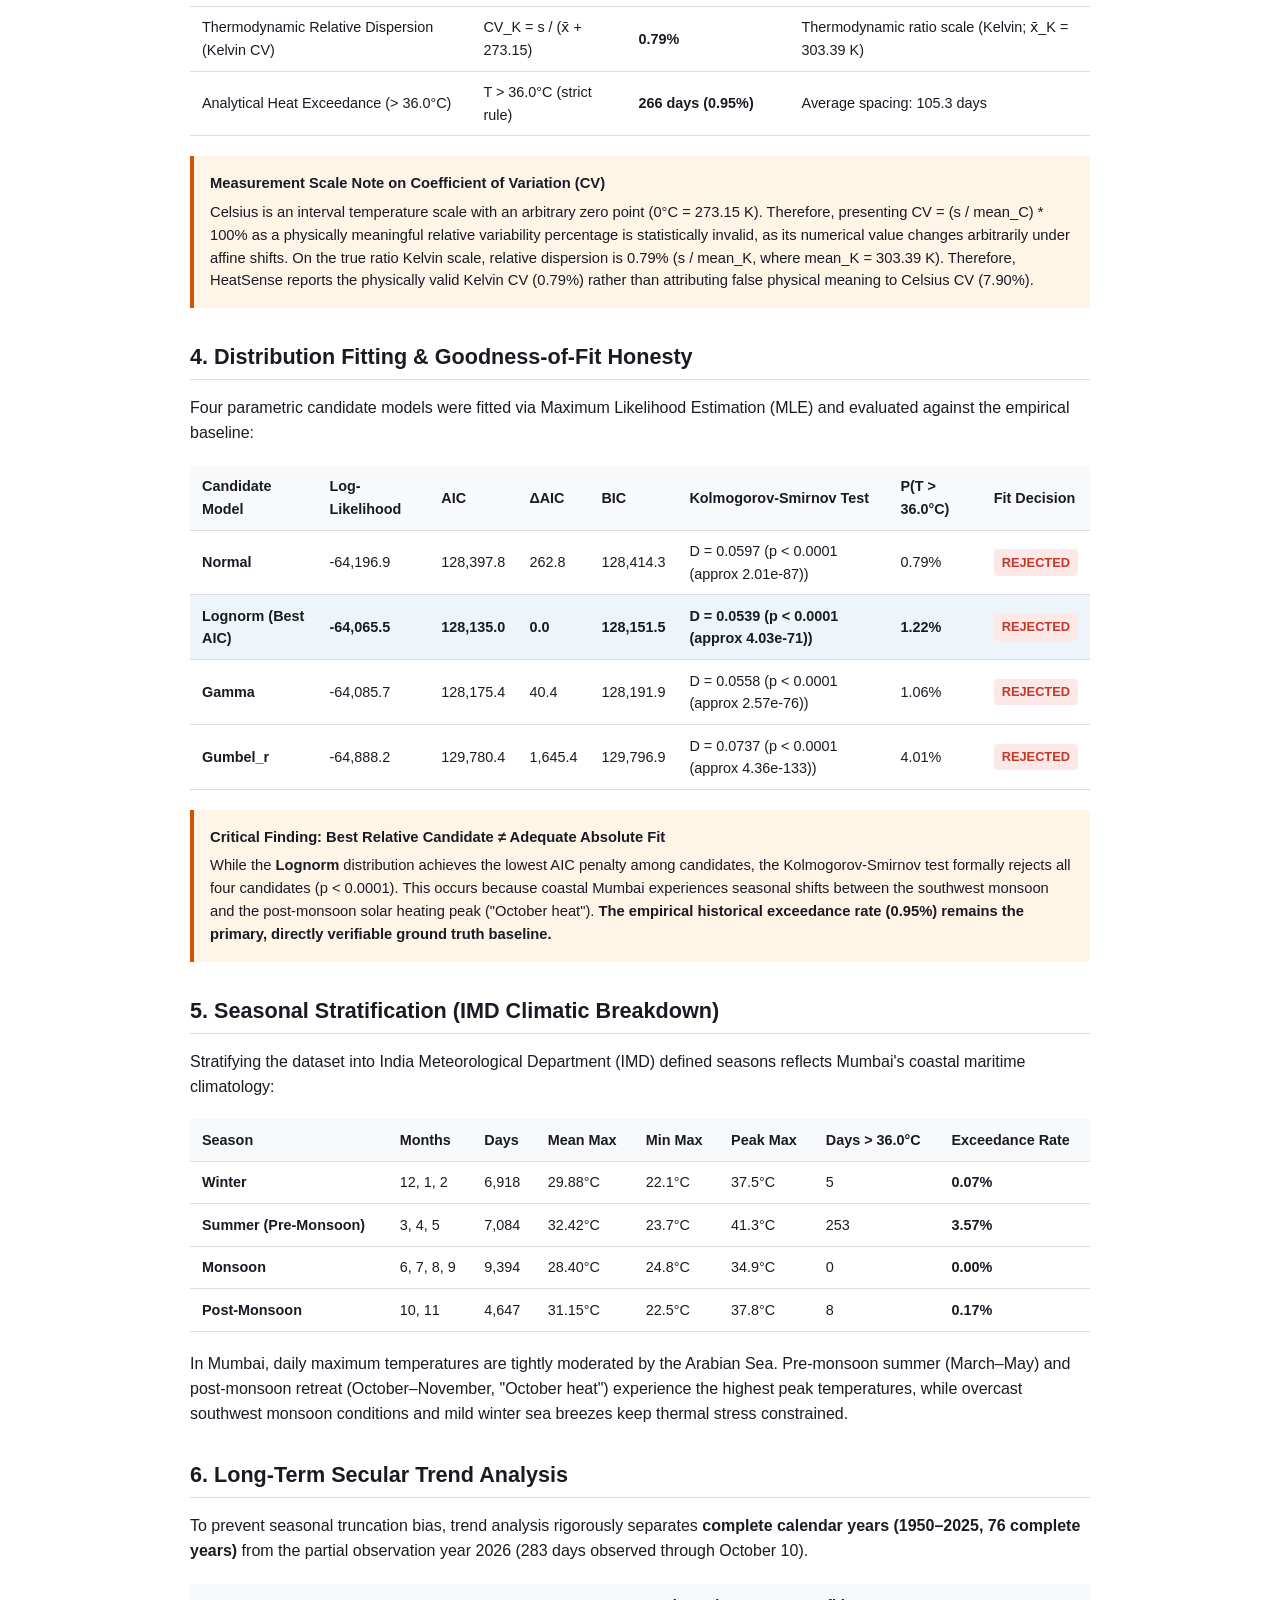
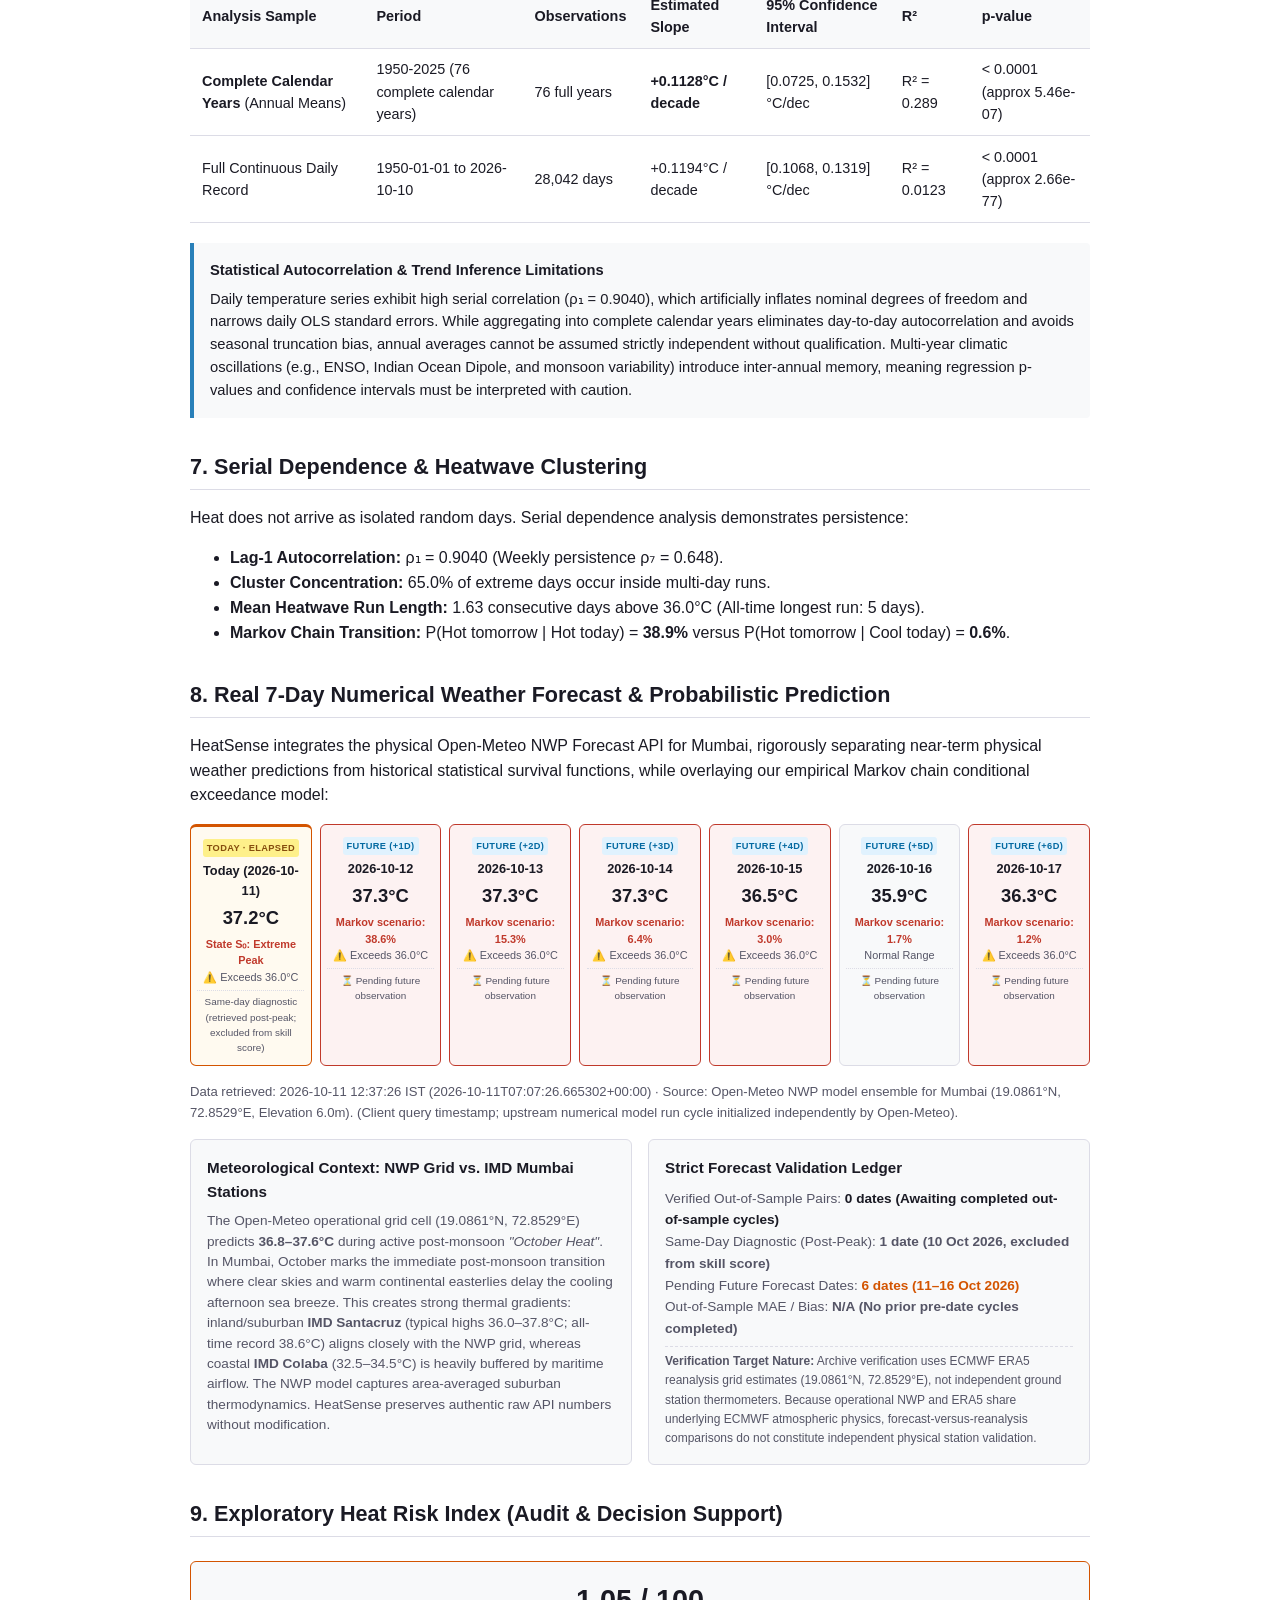
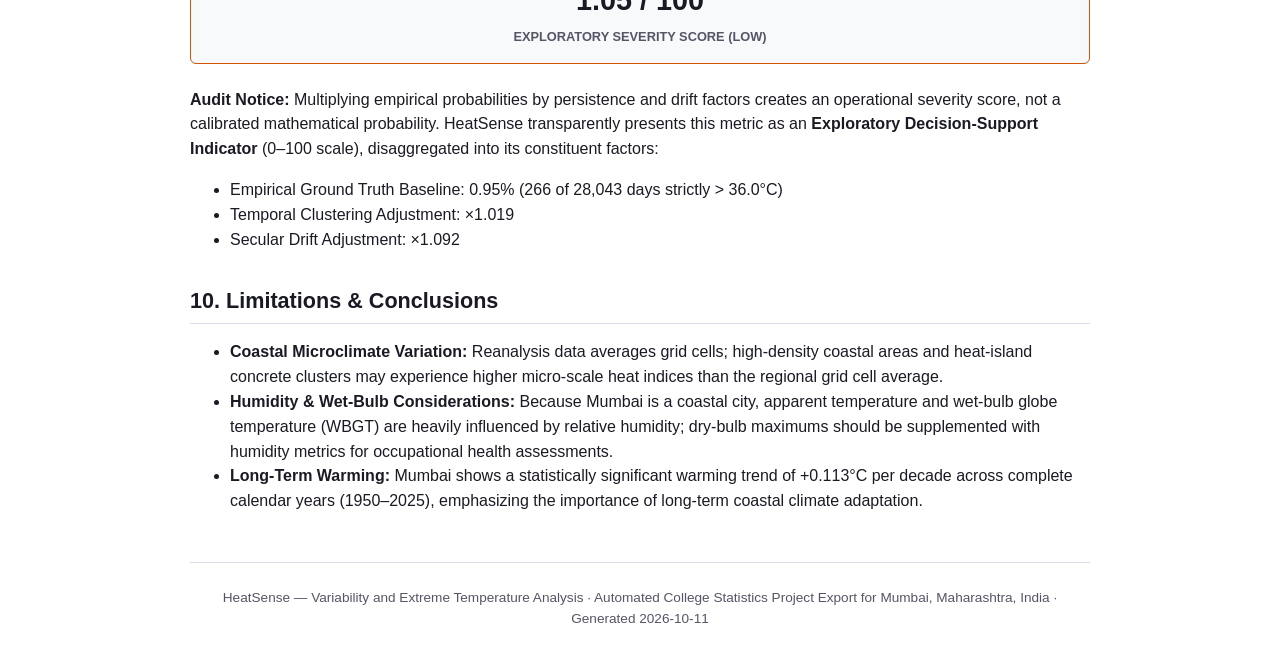
==== commit 6fc80a95: "sync(frontend): update results snapshot and synchronized web downloadable assets" ====
--- a/frontend/report.html
+++ b/frontend/report.html
@@ -200,7 +200,7 @@
         <strong>Source:</strong> ECMWF ERA5 via Open-Meteo API
       </p>
       <p class="meta-line">
-        <strong>Observation Coverage:</strong> 1950-01-01 to 2026-10-10 (<strong>28,042 consecutive daily observations</strong>, 0 missing)
+        <strong>Observation Coverage:</strong> 1950-01-01 to 2026-10-11 (<strong>28,043 consecutive daily observations</strong>, 0 missing)
       </p>
     </header>
 
@@ -221,7 +221,7 @@
 
       <div class="stat-grid">
         <div class="stat-card">
-          <div class="stat-val">28,042</div>
+          <div class="stat-val">28,043</div>
           <div class="stat-lbl">Sample Size (Days)</div>
         </div>
         <div class="stat-card">
@@ -261,13 +261,13 @@
         <tbody>
           <tr><td>Sample Mean</td><td>x̄ = (1/n) Σ x_i</td><td>30.24°C</td><td>[30.208, 30.265]°C</td></tr>
           <tr><td>Median</td><td>Q2 (50th percentile)</td><td>30.20°C</td><td>—</td></tr>
-          <tr><td>Sample Variance</td><td>s² = Σ (x_i - x̄)² / (n - 1)</td><td>5.699 °C²</td><td>—</td></tr>
-          <tr><td>Standard Deviation</td><td>s = √(s²)</td><td>2.387°C</td><td>[2.37, 2.405]°C</td></tr>
+          <tr><td>Sample Variance</td><td>s² = Σ (x_i - x̄)² / (n - 1)</td><td>5.701 °C²</td><td>—</td></tr>
+          <tr><td>Standard Deviation</td><td>s = √(s²)</td><td>2.388°C</td><td>[2.37, 2.405]°C</td></tr>
           <tr><td>Quartiles (Q1, Q3)</td><td>25th &amp; 75th percentiles</td><td>Q1 = 28.3°C, Q3 = 32.0°C</td><td>—</td></tr>
           <tr><td>Interquartile Range</td><td>IQR = Q3 - Q1</td><td>3.70°C</td><td>—</td></tr>
           <tr><td>Extreme Range</td><td>Max - Min</td><td>19.2°C (22.1°C to 41.3°C)</td><td>—</td></tr>
           <tr><td>Thermodynamic Relative Dispersion (Kelvin CV)</td><td>CV_K = s / (x̄ + 273.15)</td><td><strong>0.79%</strong></td><td>Thermodynamic ratio scale (Kelvin; x̄_K = 303.39 K)</td></tr>
-          <tr><td>Analytical Heat Exceedance (&gt; 36.0°C)</td><td>T &gt; 36.0°C (strict rule)</td><td><strong>265 days (0.95%)</strong></td><td>Average spacing: 105.3 days</td></tr>
+          <tr><td>Analytical Heat Exceedance (&gt; 36.0°C)</td><td>T &gt; 36.0°C (strict rule)</td><td><strong>266 days (0.95%)</strong></td><td>Average spacing: 105.3 days</td></tr>
         </tbody>
       </table>
       <div class="callout callout-warn">
@@ -292,44 +292,44 @@
           
         <tr style="">
             <td><strong>Normal</strong></td>
-            <td>-64,190.6</td>
-            <td>128,385.2</td>
-            <td>261.7</td>
-            <td>128,401.7</td>
-            <td>D = 0.0597 (p < 0.0001 (approx 1.94e-87))</td>
+            <td>-64,196.9</td>
+            <td>128,397.8</td>
+            <td>262.8</td>
+            <td>128,414.3</td>
+            <td>D = 0.0597 (p < 0.0001 (approx 2.01e-87))</td>
             <td>0.79%</td>
             <td><span class="badge badge-danger">Rejected</span></td>
         </tr>
         
         <tr style="background: rgba(41, 128, 185, 0.08); font-weight: 600;">
             <td><strong>Lognorm (Best AIC)</strong></td>
-            <td>-64,059.8</td>
-            <td>128,123.5</td>
+            <td>-64,065.5</td>
+            <td>128,135.0</td>
             <td>0.0</td>
-            <td>128,140.0</td>
-            <td>D = 0.0539 (p < 0.0001 (approx 3.91e-71))</td>
-            <td>1.21%</td>
+            <td>128,151.5</td>
+            <td>D = 0.0539 (p < 0.0001 (approx 4.03e-71))</td>
+            <td>1.22%</td>
             <td><span class="badge badge-danger">Rejected</span></td>
         </tr>
         
         <tr style="">
             <td><strong>Gamma</strong></td>
-            <td>-64,079.8</td>
-            <td>128,163.5</td>
-            <td>40.0</td>
-            <td>128,180.0</td>
-            <td>D = 0.0558 (p < 0.0001 (approx 2.50e-76))</td>
+            <td>-64,085.7</td>
+            <td>128,175.4</td>
+            <td>40.4</td>
+            <td>128,191.9</td>
+            <td>D = 0.0558 (p < 0.0001 (approx 2.57e-76))</td>
             <td>1.06%</td>
             <td><span class="badge badge-danger">Rejected</span></td>
         </tr>
         
         <tr style="">
             <td><strong>Gumbel_r</strong></td>
-            <td>-64,883.6</td>
-            <td>129,771.1</td>
-            <td>1,647.6</td>
-            <td>129,787.6</td>
-            <td>D = 0.0738 (p < 0.0001 (approx 3.96e-133))</td>
+            <td>-64,888.2</td>
+            <td>129,780.4</td>
+            <td>1,645.4</td>
+            <td>129,796.9</td>
+            <td>D = 0.0737 (p < 0.0001 (approx 4.36e-133))</td>
             <td>4.01%</td>
             <td><span class="badge badge-danger">Rejected</span></td>
         </tr>
@@ -393,12 +393,12 @@
         <tr>
             <td><strong>Post-Monsoon</strong></td>
             <td>10, 11</td>
-            <td>4,646</td>
+            <td>4,647</td>
             <td>31.15°C</td>
             <td>22.5°C</td>
             <td>37.8°C</td>
-            <td>7</td>
-            <td><strong>0.15%</strong></td>
+            <td>8</td>
+            <td><strong>0.17%</strong></td>
         </tr>
         
         </tbody>
@@ -431,16 +431,16 @@
             <td>Full Continuous Daily Record</td>
             <td>1950-01-01 to 2026-10-10</td>
             <td>28,042 days</td>
-            <td>+0.1192°C / decade</td>
-            <td>[0.1066, 0.1317]°C/dec</td>
-            <td>R² = 0.0122</td>
-            <td>< 0.0001 (approx 4.45e-77)</td>
+            <td>+0.1194°C / decade</td>
+            <td>[0.1068, 0.1319]°C/dec</td>
+            <td>R² = 0.0123</td>
+            <td>< 0.0001 (approx 2.66e-77)</td>
           </tr>
         </tbody>
       </table>
       <div class="callout">
         <div class="callout-title">Statistical Autocorrelation &amp; Trend Inference Limitations</div>
-        Daily temperature series exhibit high serial correlation (ρ₁ = 0.9039), which artificially inflates nominal degrees of freedom and narrows daily OLS standard errors.
+        Daily temperature series exhibit high serial correlation (ρ₁ = 0.9040), which artificially inflates nominal degrees of freedom and narrows daily OLS standard errors.
         While aggregating into complete calendar years eliminates day-to-day autocorrelation and avoids seasonal truncation bias, annual averages cannot be assumed strictly independent without qualification.
         Multi-year climatic oscillations (e.g., ENSO, Indian Ocean Dipole, and monsoon variability) introduce inter-annual memory, meaning regression p-values and confidence intervals must be interpreted with caution.
       </div>
@@ -452,10 +452,10 @@
         Heat does not arrive as isolated random days. Serial dependence analysis demonstrates persistence:
       </p>
       <ul>
-        <li><strong>Lag-1 Autocorrelation:</strong> ρ₁ = 0.9039 (Weekly persistence ρ₇ = 0.648).</li>
-        <li><strong>Cluster Concentration:</strong> 64.9% of extreme days occur inside multi-day runs.</li>
+        <li><strong>Lag-1 Autocorrelation:</strong> ρ₁ = 0.9040 (Weekly persistence ρ₇ = 0.648).</li>
+        <li><strong>Cluster Concentration:</strong> 65.0% of extreme days occur inside multi-day runs.</li>
         <li><strong>Mean Heatwave Run Length:</strong> 1.63 consecutive days above 36.0°C (All-time longest run: 5 days).</li>
-        <li><strong>Markov Chain Transition:</strong> P(Hot tomorrow | Hot today) = <strong>38.6%</strong> versus P(Hot tomorrow | Cool today) = <strong>0.6%</strong>.</li>
+        <li><strong>Markov Chain Transition:</strong> P(Hot tomorrow | Hot today) = <strong>38.9%</strong> versus P(Hot tomorrow | Cool today) = <strong>0.6%</strong>.</li>
       </ul>
     </section>
 
@@ -468,8 +468,8 @@
         
             <div class="forecast-card today hot">
                 <div class="forecast-phase today">TODAY · ELAPSED</div>
-                <div class="forecast-date" style="font-weight:600; margin-top:0.25rem;">Today (2026-10-10)</div>
-                <div class="forecast-temp">37.8°C</div>
+                <div class="forecast-date" style="font-weight:600; margin-top:0.25rem;">Today (2026-10-11)</div>
+                <div class="forecast-temp">37.2°C</div>
                 <div class="forecast-prob" style="font-size:0.68rem; color:var(--danger); font-weight:600;">State S₀: Extreme Peak</div>
                 <div class="forecast-flag">⚠️ Exceeds 36.0°C</div>
                 <div class="forecast-val" style="font-size:0.62rem; color:var(--muted); margin-top:0.25rem; border-top:1px dotted var(--border); padding-top:0.2rem;">Same-day diagnostic (retrieved post-peak; excluded from skill score)</div>
@@ -477,8 +477,8 @@
             
             <div class="forecast-card hot">
                 <div class="forecast-phase future">FUTURE (+1d)</div>
-                <div class="forecast-date" style="font-weight:600; margin-top:0.25rem;">2026-10-11</div>
-                <div class="forecast-temp">37.4°C</div>
+                <div class="forecast-date" style="font-weight:600; margin-top:0.25rem;">2026-10-12</div>
+                <div class="forecast-temp">37.3°C</div>
                 <div class="forecast-prob" style="font-size:0.68rem; color:var(--danger); font-weight:600;">Markov scenario: 38.6%</div>
                 <div class="forecast-flag">⚠️ Exceeds 36.0°C</div>
                 <div class="forecast-val" style="font-size:0.62rem; color:var(--muted); margin-top:0.25rem; border-top:1px dotted var(--border); padding-top:0.2rem;">⏳ Pending future observation</div>
@@ -486,8 +486,8 @@
             
             <div class="forecast-card hot">
                 <div class="forecast-phase future">FUTURE (+2d)</div>
-                <div class="forecast-date" style="font-weight:600; margin-top:0.25rem;">2026-10-12</div>
-                <div class="forecast-temp">37.5°C</div>
+                <div class="forecast-date" style="font-weight:600; margin-top:0.25rem;">2026-10-13</div>
+                <div class="forecast-temp">37.3°C</div>
                 <div class="forecast-prob" style="font-size:0.68rem; color:var(--danger); font-weight:600;">Markov scenario: 15.3%</div>
                 <div class="forecast-flag">⚠️ Exceeds 36.0°C</div>
                 <div class="forecast-val" style="font-size:0.62rem; color:var(--muted); margin-top:0.25rem; border-top:1px dotted var(--border); padding-top:0.2rem;">⏳ Pending future observation</div>
@@ -495,8 +495,8 @@
             
             <div class="forecast-card hot">
                 <div class="forecast-phase future">FUTURE (+3d)</div>
-                <div class="forecast-date" style="font-weight:600; margin-top:0.25rem;">2026-10-13</div>
-                <div class="forecast-temp">37.0°C</div>
+                <div class="forecast-date" style="font-weight:600; margin-top:0.25rem;">2026-10-14</div>
+                <div class="forecast-temp">37.3°C</div>
                 <div class="forecast-prob" style="font-size:0.68rem; color:var(--danger); font-weight:600;">Markov scenario: 6.4%</div>
                 <div class="forecast-flag">⚠️ Exceeds 36.0°C</div>
                 <div class="forecast-val" style="font-size:0.62rem; color:var(--muted); margin-top:0.25rem; border-top:1px dotted var(--border); padding-top:0.2rem;">⏳ Pending future observation</div>
@@ -504,26 +504,26 @@
             
             <div class="forecast-card hot">
                 <div class="forecast-phase future">FUTURE (+4d)</div>
-                <div class="forecast-date" style="font-weight:600; margin-top:0.25rem;">2026-10-14</div>
-                <div class="forecast-temp">37.1°C</div>
+                <div class="forecast-date" style="font-weight:600; margin-top:0.25rem;">2026-10-15</div>
+                <div class="forecast-temp">36.5°C</div>
                 <div class="forecast-prob" style="font-size:0.68rem; color:var(--danger); font-weight:600;">Markov scenario: 3.0%</div>
                 <div class="forecast-flag">⚠️ Exceeds 36.0°C</div>
                 <div class="forecast-val" style="font-size:0.62rem; color:var(--muted); margin-top:0.25rem; border-top:1px dotted var(--border); padding-top:0.2rem;">⏳ Pending future observation</div>
             </div>
             
-            <div class="forecast-card hot">
+            <div class="forecast-card">
                 <div class="forecast-phase future">FUTURE (+5d)</div>
-                <div class="forecast-date" style="font-weight:600; margin-top:0.25rem;">2026-10-15</div>
-                <div class="forecast-temp">36.6°C</div>
+                <div class="forecast-date" style="font-weight:600; margin-top:0.25rem;">2026-10-16</div>
+                <div class="forecast-temp">35.9°C</div>
                 <div class="forecast-prob" style="font-size:0.68rem; color:var(--danger); font-weight:600;">Markov scenario: 1.7%</div>
-                <div class="forecast-flag">⚠️ Exceeds 36.0°C</div>
+                <div class="forecast-flag">Normal Range</div>
                 <div class="forecast-val" style="font-size:0.62rem; color:var(--muted); margin-top:0.25rem; border-top:1px dotted var(--border); padding-top:0.2rem;">⏳ Pending future observation</div>
             </div>
             
             <div class="forecast-card hot">
                 <div class="forecast-phase future">FUTURE (+6d)</div>
-                <div class="forecast-date" style="font-weight:600; margin-top:0.25rem;">2026-10-16</div>
-                <div class="forecast-temp">36.8°C</div>
+                <div class="forecast-date" style="font-weight:600; margin-top:0.25rem;">2026-10-17</div>
+                <div class="forecast-temp">36.3°C</div>
                 <div class="forecast-prob" style="font-size:0.68rem; color:var(--danger); font-weight:600;">Markov scenario: 1.2%</div>
                 <div class="forecast-flag">⚠️ Exceeds 36.0°C</div>
                 <div class="forecast-val" style="font-size:0.62rem; color:var(--muted); margin-top:0.25rem; border-top:1px dotted var(--border); padding-top:0.2rem;">⏳ Pending future observation</div>
@@ -531,7 +531,7 @@
             
       </div>
       <p style="font-size: 0.82rem; color: var(--muted); margin-top: 0.5rem;">
-        Data retrieved: 2026-10-10 18:13:47 IST (2026-10-10T12:43:47.322376+00:00) · Source: Open-Meteo NWP model ensemble for Mumbai (19.0861°N, 72.8529°E, Elevation 6.0m). (Client query timestamp; upstream numerical model run cycle initialized independently by Open-Meteo).
+        Data retrieved: 2026-10-11 12:37:26 IST (2026-10-11T07:07:26.665302+00:00) · Source: Open-Meteo NWP model ensemble for Mumbai (19.0861°N, 72.8529°E, Elevation 6.0m). (Client query timestamp; upstream numerical model run cycle initialized independently by Open-Meteo).
       </p>
 
       <div style="display:grid; grid-template-columns:1fr 1fr; gap:1rem; margin-top:1rem;">
@@ -571,9 +571,9 @@
         HeatSense transparently presents this metric as an <strong>Exploratory Decision-Support Indicator</strong> (0–100 scale), disaggregated into its constituent factors:
       </p>
       <ul>
-        <li>Empirical Ground Truth Baseline: 0.95% (265 of 28,042 days strictly &gt; 36.0°C)</li>
+        <li>Empirical Ground Truth Baseline: 0.95% (266 of 28,043 days strictly &gt; 36.0°C)</li>
         <li>Temporal Clustering Adjustment: ×1.019</li>
-        <li>Secular Drift Adjustment: ×1.091</li>
+        <li>Secular Drift Adjustment: ×1.092</li>
       </ul>
     </section>
 
@@ -587,7 +587,7 @@
     </section>
 
     <footer style="margin-top: 3rem; border-top: 1px solid var(--border); padding-top: 1.5rem; font-size: 0.85rem; color: var(--muted); text-align: center;">
-      HeatSense — Variability and Extreme Temperature Analysis · Automated College Statistics Project Export for Mumbai, Maharashtra, India · Generated 2026-10-10
+      HeatSense — Variability and Extreme Temperature Analysis · Automated College Statistics Project Export for Mumbai, Maharashtra, India · Generated 2026-10-11
     </footer>
   </div>
 </body>
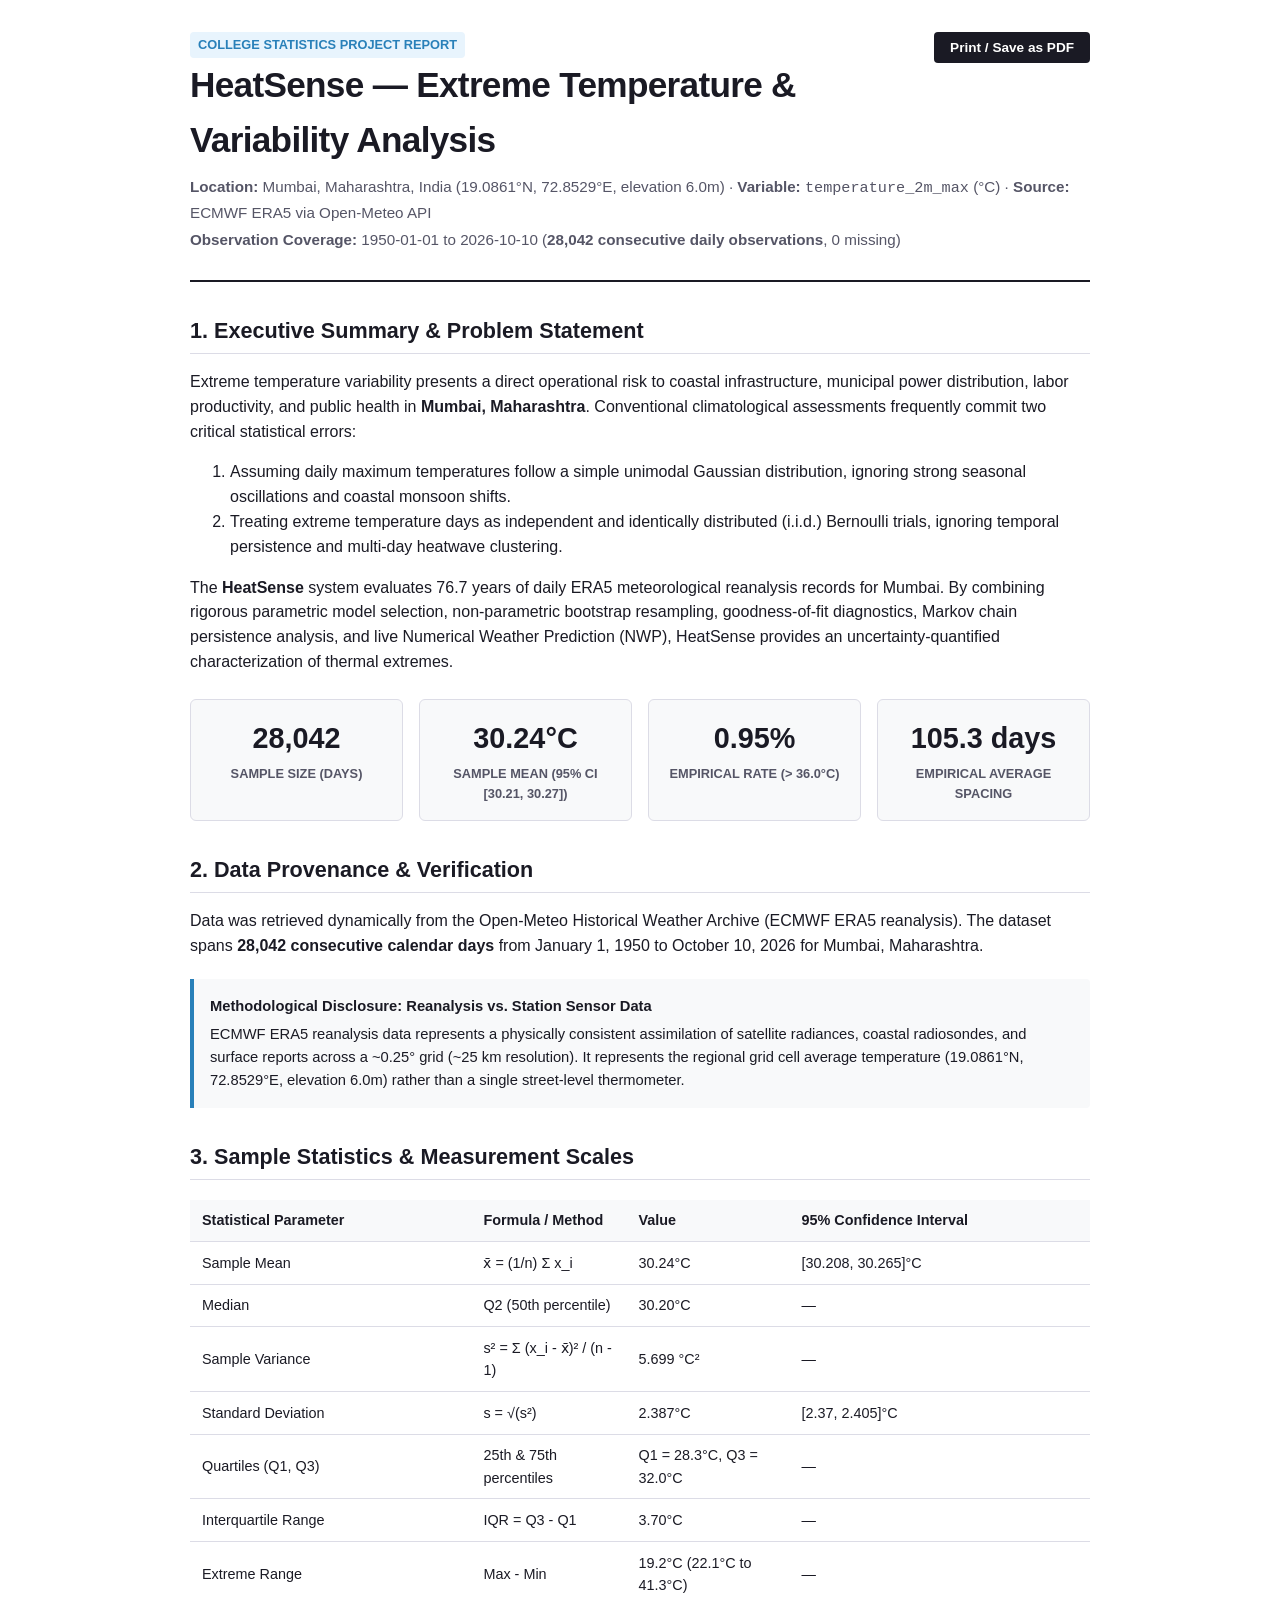
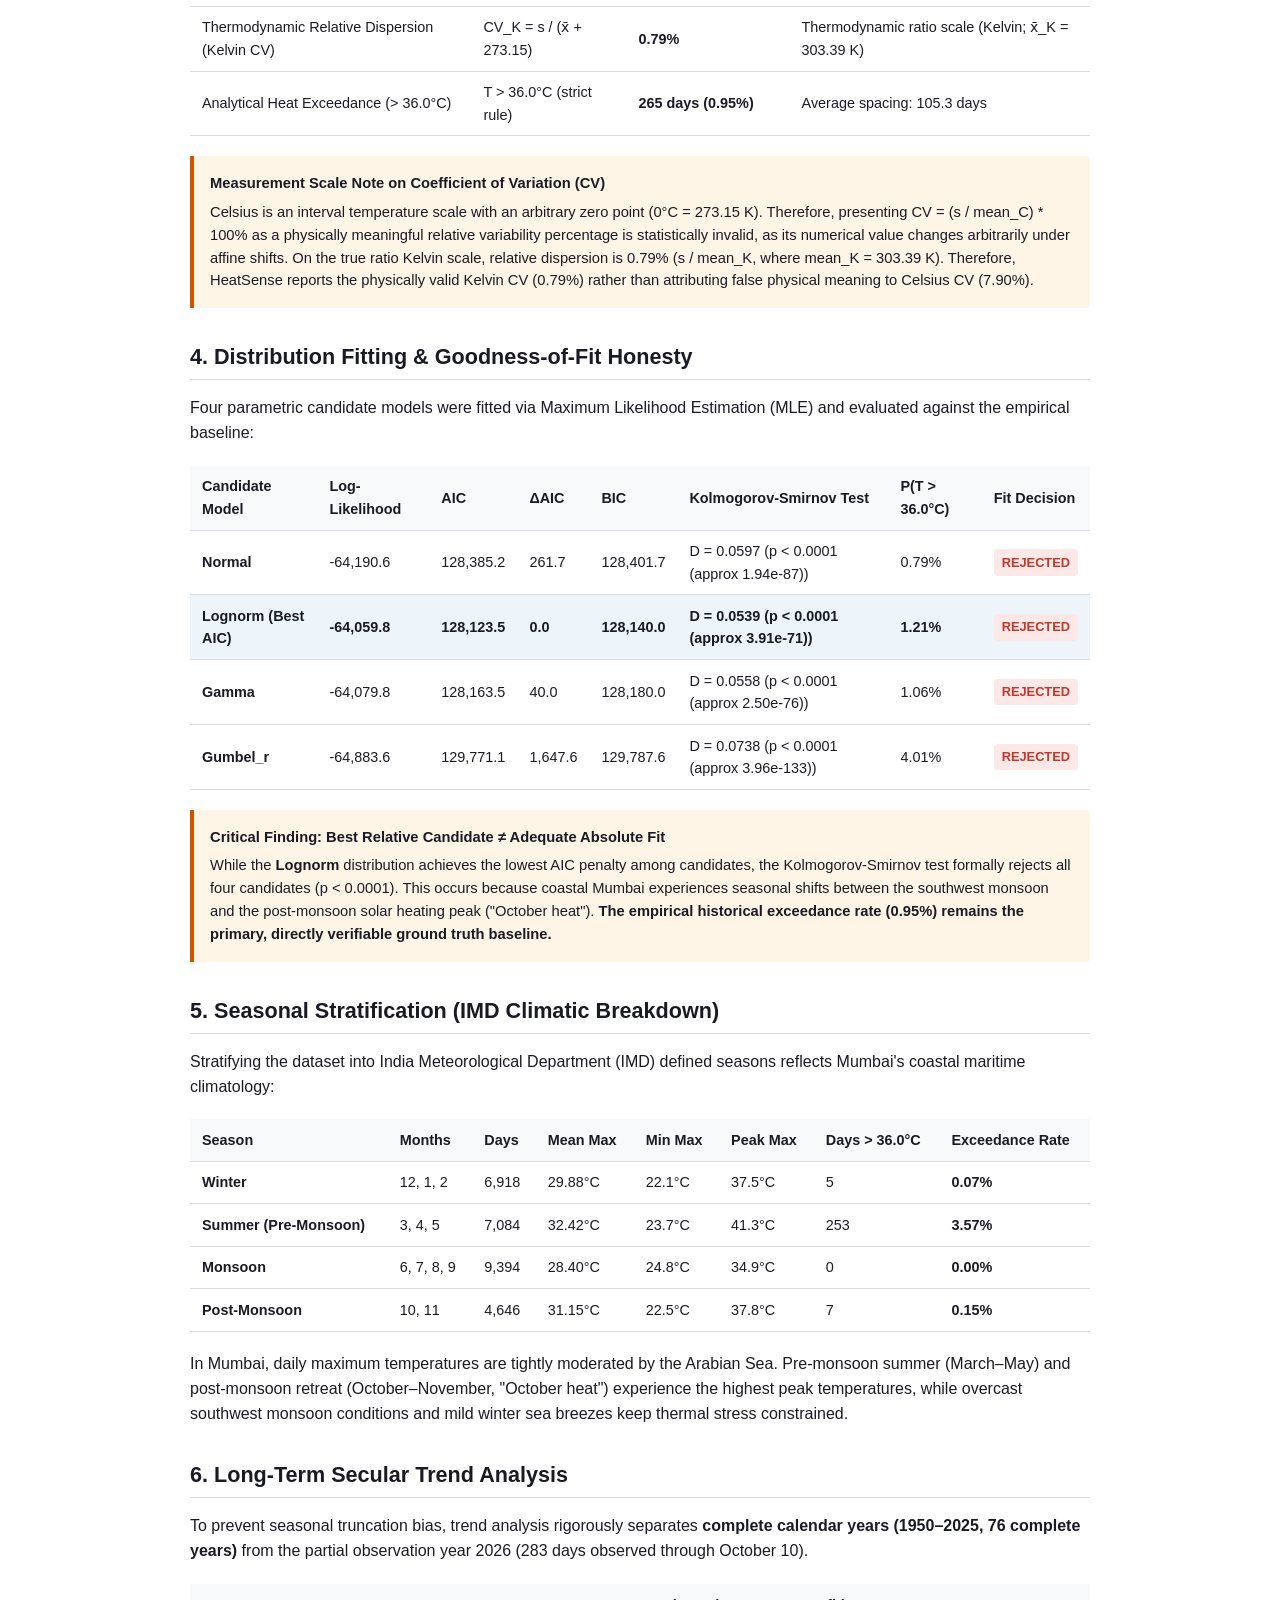
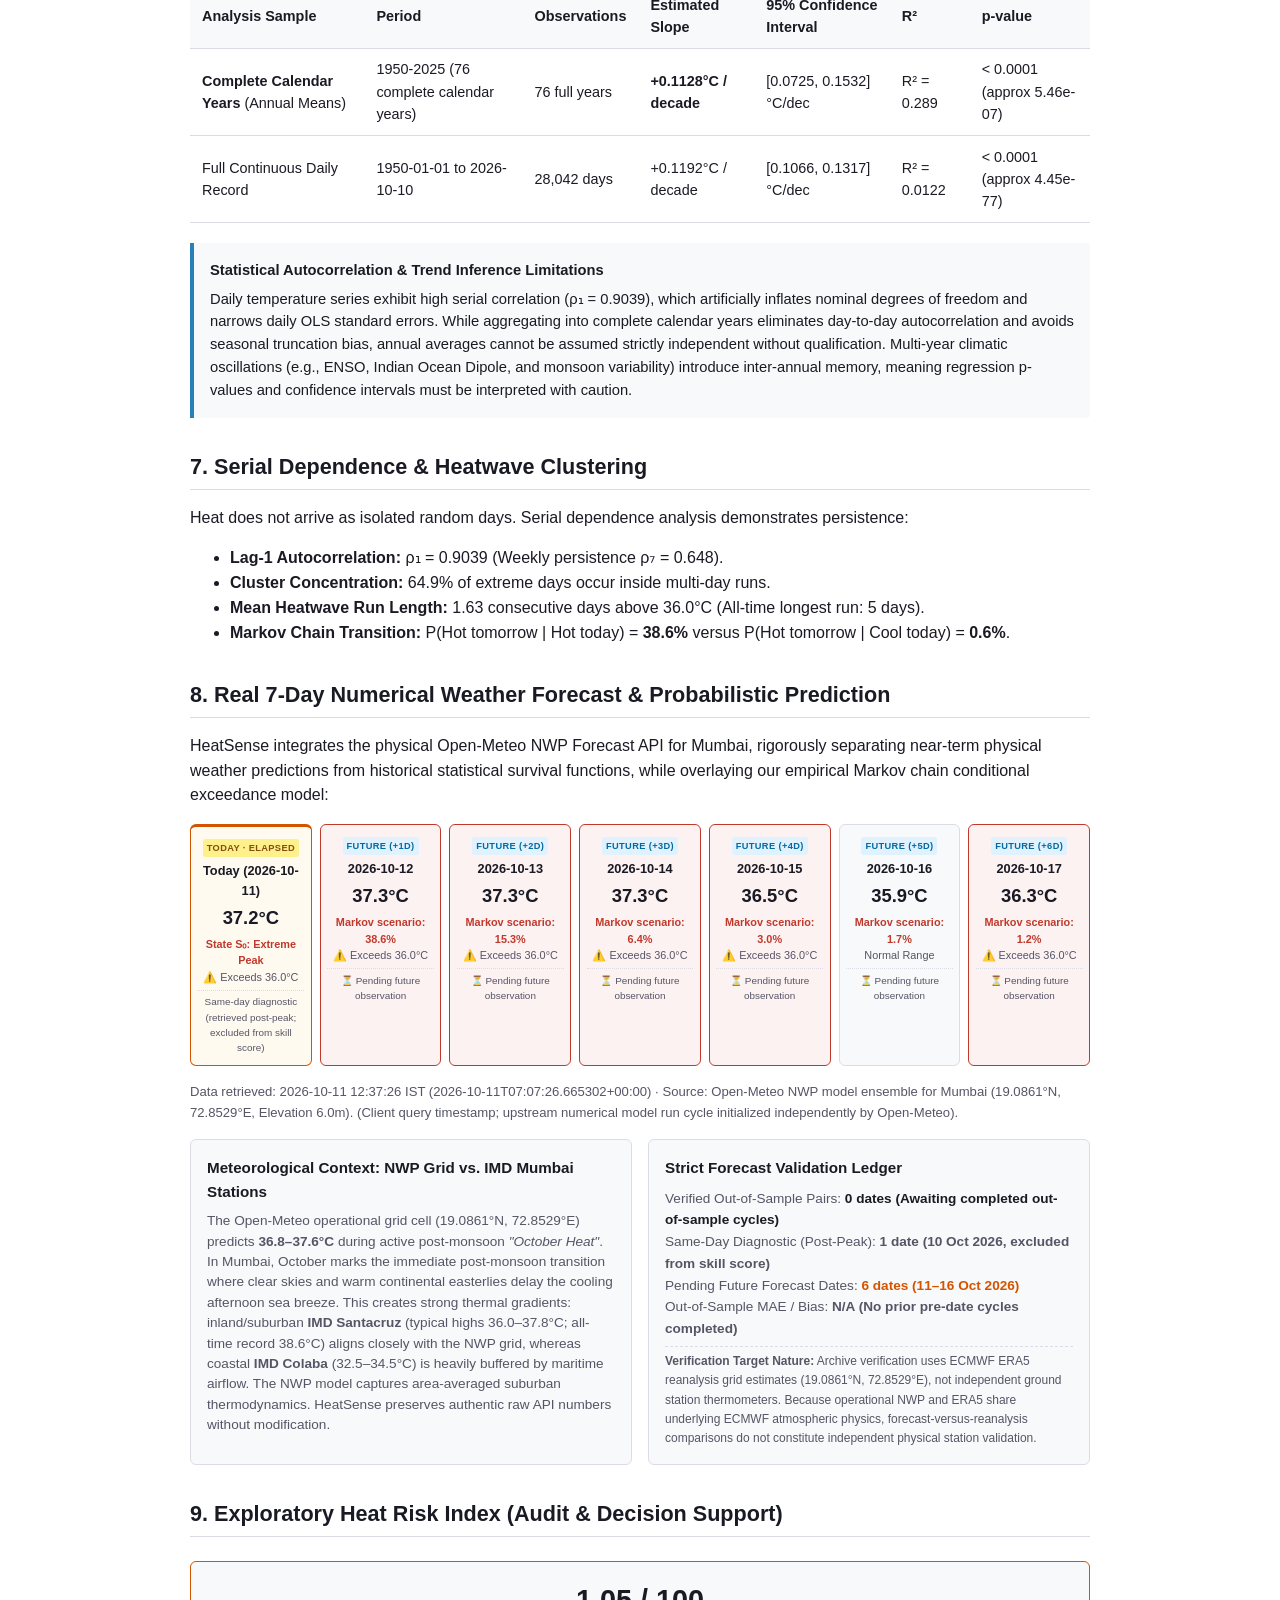
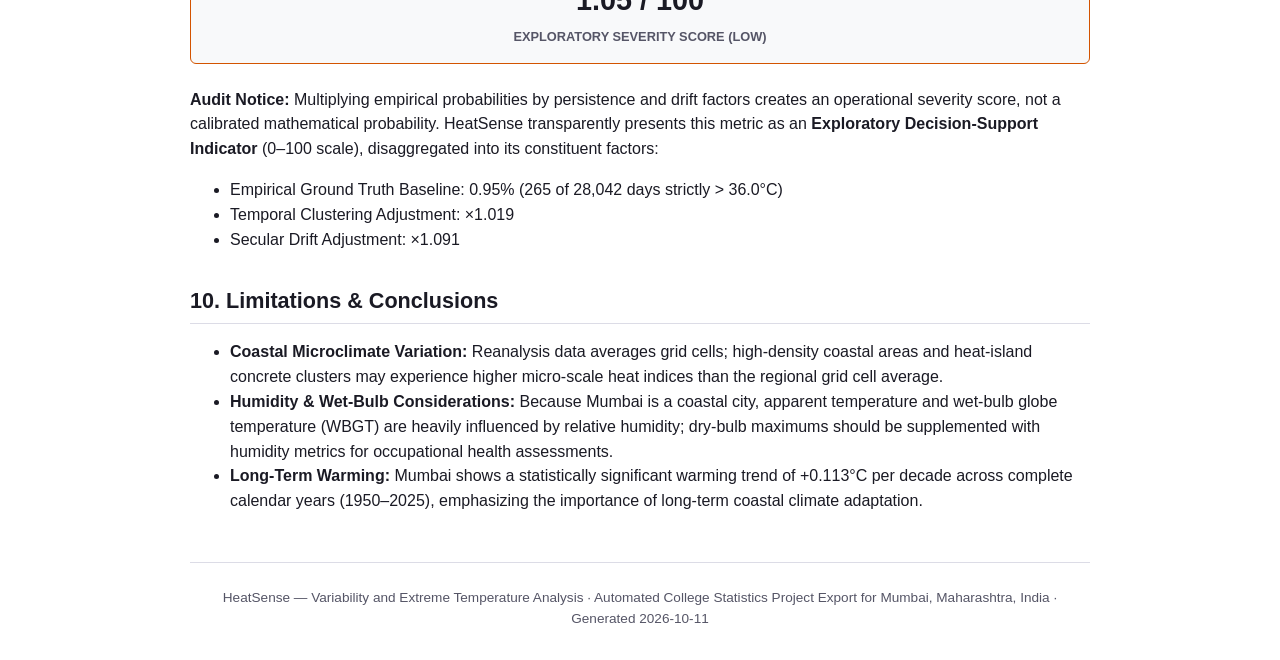
==== commit cd154d4b: "sync(pipeline): regenerate analytics, figures, and web assets for Mumbai dataset" ====
--- a/frontend/report.html
+++ b/frontend/report.html
@@ -200,7 +200,7 @@
         <strong>Source:</strong> ECMWF ERA5 via Open-Meteo API
       </p>
       <p class="meta-line">
-        <strong>Observation Coverage:</strong> 1950-01-01 to 2026-10-11 (<strong>28,043 consecutive daily observations</strong>, 0 missing)
+        <strong>Observation Coverage:</strong> 1950-01-01 to 2026-10-10 (<strong>28,042 consecutive daily observations</strong>, 0 missing)
       </p>
     </header>
 
@@ -221,7 +221,7 @@
 
       <div class="stat-grid">
         <div class="stat-card">
-          <div class="stat-val">28,043</div>
+          <div class="stat-val">28,042</div>
           <div class="stat-lbl">Sample Size (Days)</div>
         </div>
         <div class="stat-card">
@@ -261,13 +261,13 @@
         <tbody>
           <tr><td>Sample Mean</td><td>x̄ = (1/n) Σ x_i</td><td>30.24°C</td><td>[30.208, 30.265]°C</td></tr>
           <tr><td>Median</td><td>Q2 (50th percentile)</td><td>30.20°C</td><td>—</td></tr>
-          <tr><td>Sample Variance</td><td>s² = Σ (x_i - x̄)² / (n - 1)</td><td>5.701 °C²</td><td>—</td></tr>
-          <tr><td>Standard Deviation</td><td>s = √(s²)</td><td>2.388°C</td><td>[2.37, 2.405]°C</td></tr>
+          <tr><td>Sample Variance</td><td>s² = Σ (x_i - x̄)² / (n - 1)</td><td>5.699 °C²</td><td>—</td></tr>
+          <tr><td>Standard Deviation</td><td>s = √(s²)</td><td>2.387°C</td><td>[2.37, 2.405]°C</td></tr>
           <tr><td>Quartiles (Q1, Q3)</td><td>25th &amp; 75th percentiles</td><td>Q1 = 28.3°C, Q3 = 32.0°C</td><td>—</td></tr>
           <tr><td>Interquartile Range</td><td>IQR = Q3 - Q1</td><td>3.70°C</td><td>—</td></tr>
           <tr><td>Extreme Range</td><td>Max - Min</td><td>19.2°C (22.1°C to 41.3°C)</td><td>—</td></tr>
           <tr><td>Thermodynamic Relative Dispersion (Kelvin CV)</td><td>CV_K = s / (x̄ + 273.15)</td><td><strong>0.79%</strong></td><td>Thermodynamic ratio scale (Kelvin; x̄_K = 303.39 K)</td></tr>
-          <tr><td>Analytical Heat Exceedance (&gt; 36.0°C)</td><td>T &gt; 36.0°C (strict rule)</td><td><strong>266 days (0.95%)</strong></td><td>Average spacing: 105.3 days</td></tr>
+          <tr><td>Analytical Heat Exceedance (&gt; 36.0°C)</td><td>T &gt; 36.0°C (strict rule)</td><td><strong>265 days (0.95%)</strong></td><td>Average spacing: 105.3 days</td></tr>
         </tbody>
       </table>
       <div class="callout callout-warn">
@@ -292,44 +292,44 @@
           
         <tr style="">
             <td><strong>Normal</strong></td>
-            <td>-64,196.9</td>
-            <td>128,397.8</td>
-            <td>262.8</td>
-            <td>128,414.3</td>
-            <td>D = 0.0597 (p < 0.0001 (approx 2.01e-87))</td>
+            <td>-64,190.6</td>
+            <td>128,385.2</td>
+            <td>261.7</td>
+            <td>128,401.7</td>
+            <td>D = 0.0597 (p < 0.0001 (approx 1.94e-87))</td>
             <td>0.79%</td>
             <td><span class="badge badge-danger">Rejected</span></td>
         </tr>
         
         <tr style="background: rgba(41, 128, 185, 0.08); font-weight: 600;">
             <td><strong>Lognorm (Best AIC)</strong></td>
-            <td>-64,065.5</td>
-            <td>128,135.0</td>
+            <td>-64,059.8</td>
+            <td>128,123.5</td>
             <td>0.0</td>
-            <td>128,151.5</td>
-            <td>D = 0.0539 (p < 0.0001 (approx 4.03e-71))</td>
-            <td>1.22%</td>
+            <td>128,140.0</td>
+            <td>D = 0.0539 (p < 0.0001 (approx 3.91e-71))</td>
+            <td>1.21%</td>
             <td><span class="badge badge-danger">Rejected</span></td>
         </tr>
         
         <tr style="">
             <td><strong>Gamma</strong></td>
-            <td>-64,085.7</td>
-            <td>128,175.4</td>
-            <td>40.4</td>
-            <td>128,191.9</td>
-            <td>D = 0.0558 (p < 0.0001 (approx 2.57e-76))</td>
+            <td>-64,079.8</td>
+            <td>128,163.5</td>
+            <td>40.0</td>
+            <td>128,180.0</td>
+            <td>D = 0.0558 (p < 0.0001 (approx 2.50e-76))</td>
             <td>1.06%</td>
             <td><span class="badge badge-danger">Rejected</span></td>
         </tr>
         
         <tr style="">
             <td><strong>Gumbel_r</strong></td>
-            <td>-64,888.2</td>
-            <td>129,780.4</td>
-            <td>1,645.4</td>
-            <td>129,796.9</td>
-            <td>D = 0.0737 (p < 0.0001 (approx 4.36e-133))</td>
+            <td>-64,883.6</td>
+            <td>129,771.1</td>
+            <td>1,647.6</td>
+            <td>129,787.6</td>
+            <td>D = 0.0738 (p < 0.0001 (approx 3.96e-133))</td>
             <td>4.01%</td>
             <td><span class="badge badge-danger">Rejected</span></td>
         </tr>
@@ -393,12 +393,12 @@
         <tr>
             <td><strong>Post-Monsoon</strong></td>
             <td>10, 11</td>
-            <td>4,647</td>
+            <td>4,646</td>
             <td>31.15°C</td>
             <td>22.5°C</td>
             <td>37.8°C</td>
-            <td>8</td>
-            <td><strong>0.17%</strong></td>
+            <td>7</td>
+            <td><strong>0.15%</strong></td>
         </tr>
         
         </tbody>
@@ -431,16 +431,16 @@
             <td>Full Continuous Daily Record</td>
             <td>1950-01-01 to 2026-10-10</td>
             <td>28,042 days</td>
-            <td>+0.1194°C / decade</td>
-            <td>[0.1068, 0.1319]°C/dec</td>
-            <td>R² = 0.0123</td>
-            <td>< 0.0001 (approx 2.66e-77)</td>
+            <td>+0.1192°C / decade</td>
+            <td>[0.1066, 0.1317]°C/dec</td>
+            <td>R² = 0.0122</td>
+            <td>< 0.0001 (approx 4.45e-77)</td>
           </tr>
         </tbody>
       </table>
       <div class="callout">
         <div class="callout-title">Statistical Autocorrelation &amp; Trend Inference Limitations</div>
-        Daily temperature series exhibit high serial correlation (ρ₁ = 0.9040), which artificially inflates nominal degrees of freedom and narrows daily OLS standard errors.
+        Daily temperature series exhibit high serial correlation (ρ₁ = 0.9039), which artificially inflates nominal degrees of freedom and narrows daily OLS standard errors.
         While aggregating into complete calendar years eliminates day-to-day autocorrelation and avoids seasonal truncation bias, annual averages cannot be assumed strictly independent without qualification.
         Multi-year climatic oscillations (e.g., ENSO, Indian Ocean Dipole, and monsoon variability) introduce inter-annual memory, meaning regression p-values and confidence intervals must be interpreted with caution.
       </div>
@@ -452,10 +452,10 @@
         Heat does not arrive as isolated random days. Serial dependence analysis demonstrates persistence:
       </p>
       <ul>
-        <li><strong>Lag-1 Autocorrelation:</strong> ρ₁ = 0.9040 (Weekly persistence ρ₇ = 0.648).</li>
-        <li><strong>Cluster Concentration:</strong> 65.0% of extreme days occur inside multi-day runs.</li>
+        <li><strong>Lag-1 Autocorrelation:</strong> ρ₁ = 0.9039 (Weekly persistence ρ₇ = 0.648).</li>
+        <li><strong>Cluster Concentration:</strong> 64.9% of extreme days occur inside multi-day runs.</li>
         <li><strong>Mean Heatwave Run Length:</strong> 1.63 consecutive days above 36.0°C (All-time longest run: 5 days).</li>
-        <li><strong>Markov Chain Transition:</strong> P(Hot tomorrow | Hot today) = <strong>38.9%</strong> versus P(Hot tomorrow | Cool today) = <strong>0.6%</strong>.</li>
+        <li><strong>Markov Chain Transition:</strong> P(Hot tomorrow | Hot today) = <strong>38.6%</strong> versus P(Hot tomorrow | Cool today) = <strong>0.6%</strong>.</li>
       </ul>
     </section>
 
@@ -571,9 +571,9 @@
         HeatSense transparently presents this metric as an <strong>Exploratory Decision-Support Indicator</strong> (0–100 scale), disaggregated into its constituent factors:
       </p>
       <ul>
-        <li>Empirical Ground Truth Baseline: 0.95% (266 of 28,043 days strictly &gt; 36.0°C)</li>
+        <li>Empirical Ground Truth Baseline: 0.95% (265 of 28,042 days strictly &gt; 36.0°C)</li>
         <li>Temporal Clustering Adjustment: ×1.019</li>
-        <li>Secular Drift Adjustment: ×1.092</li>
+        <li>Secular Drift Adjustment: ×1.091</li>
       </ul>
     </section>
 
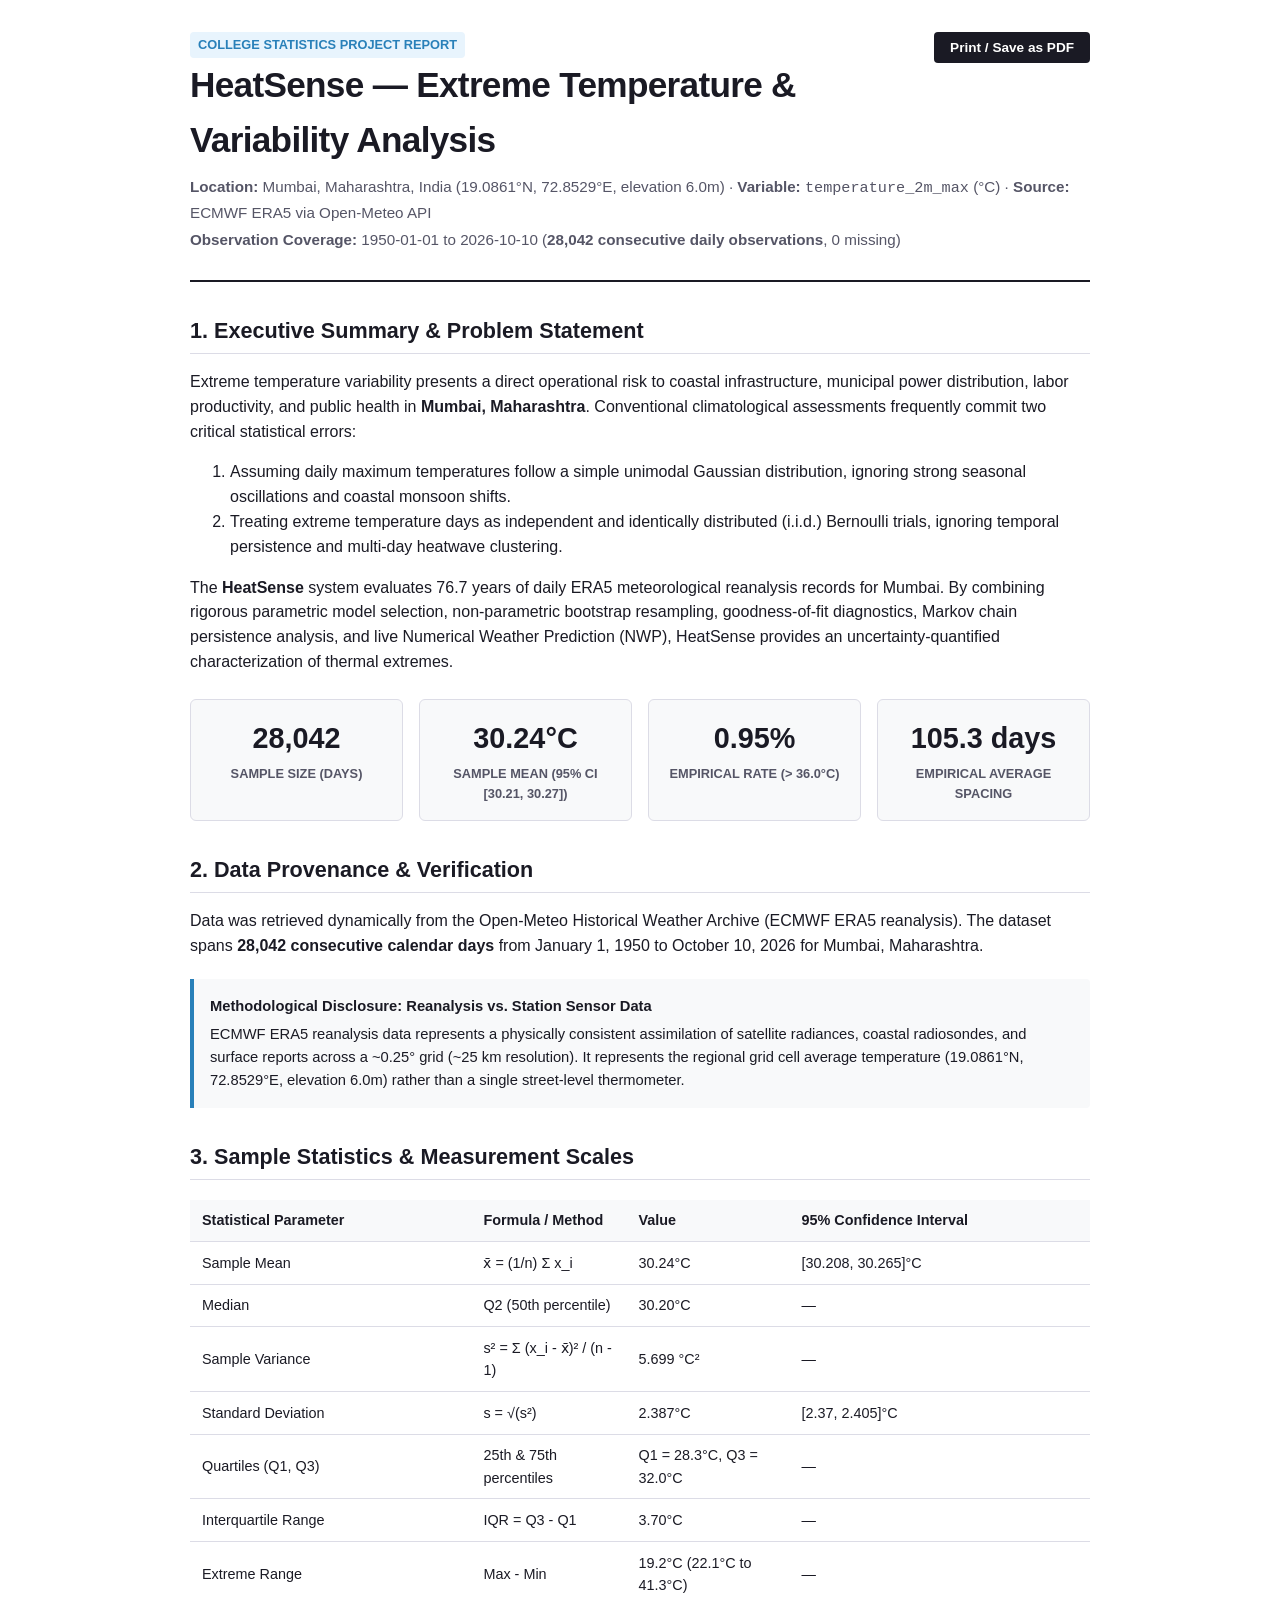
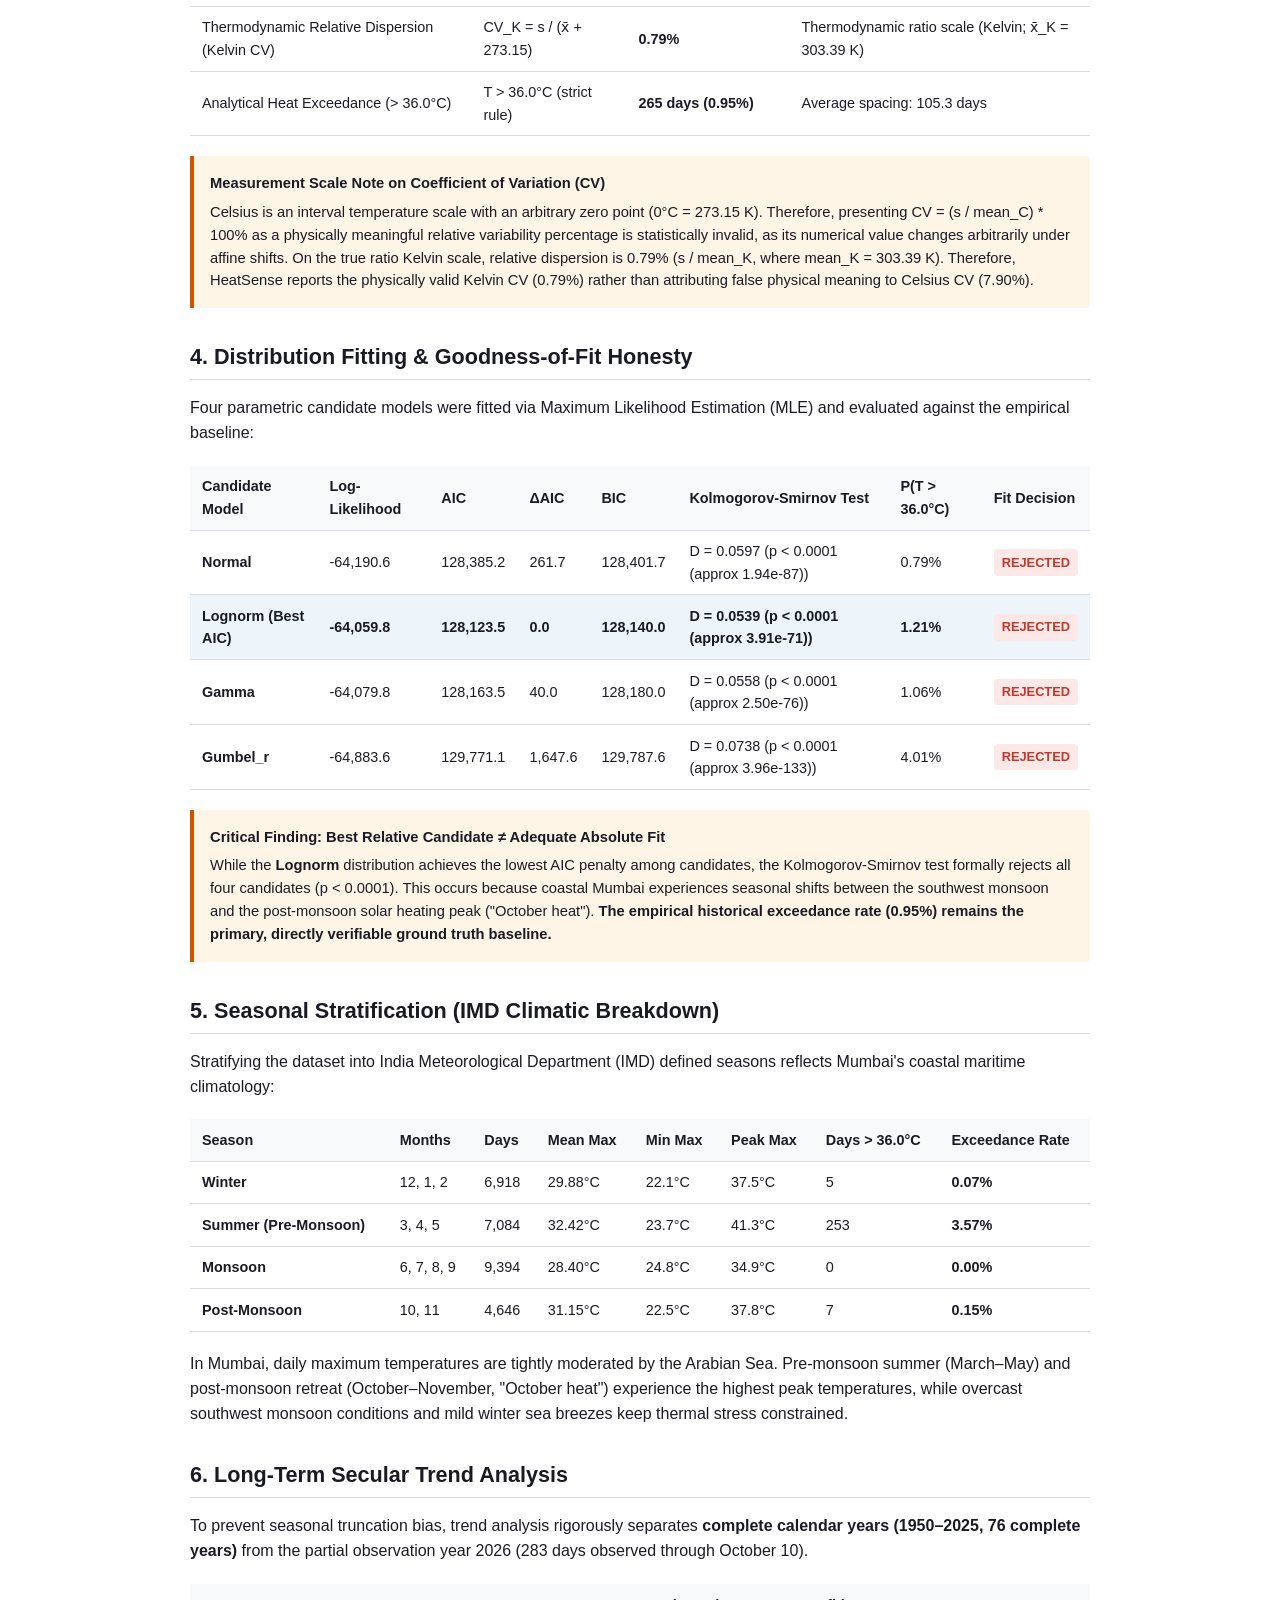
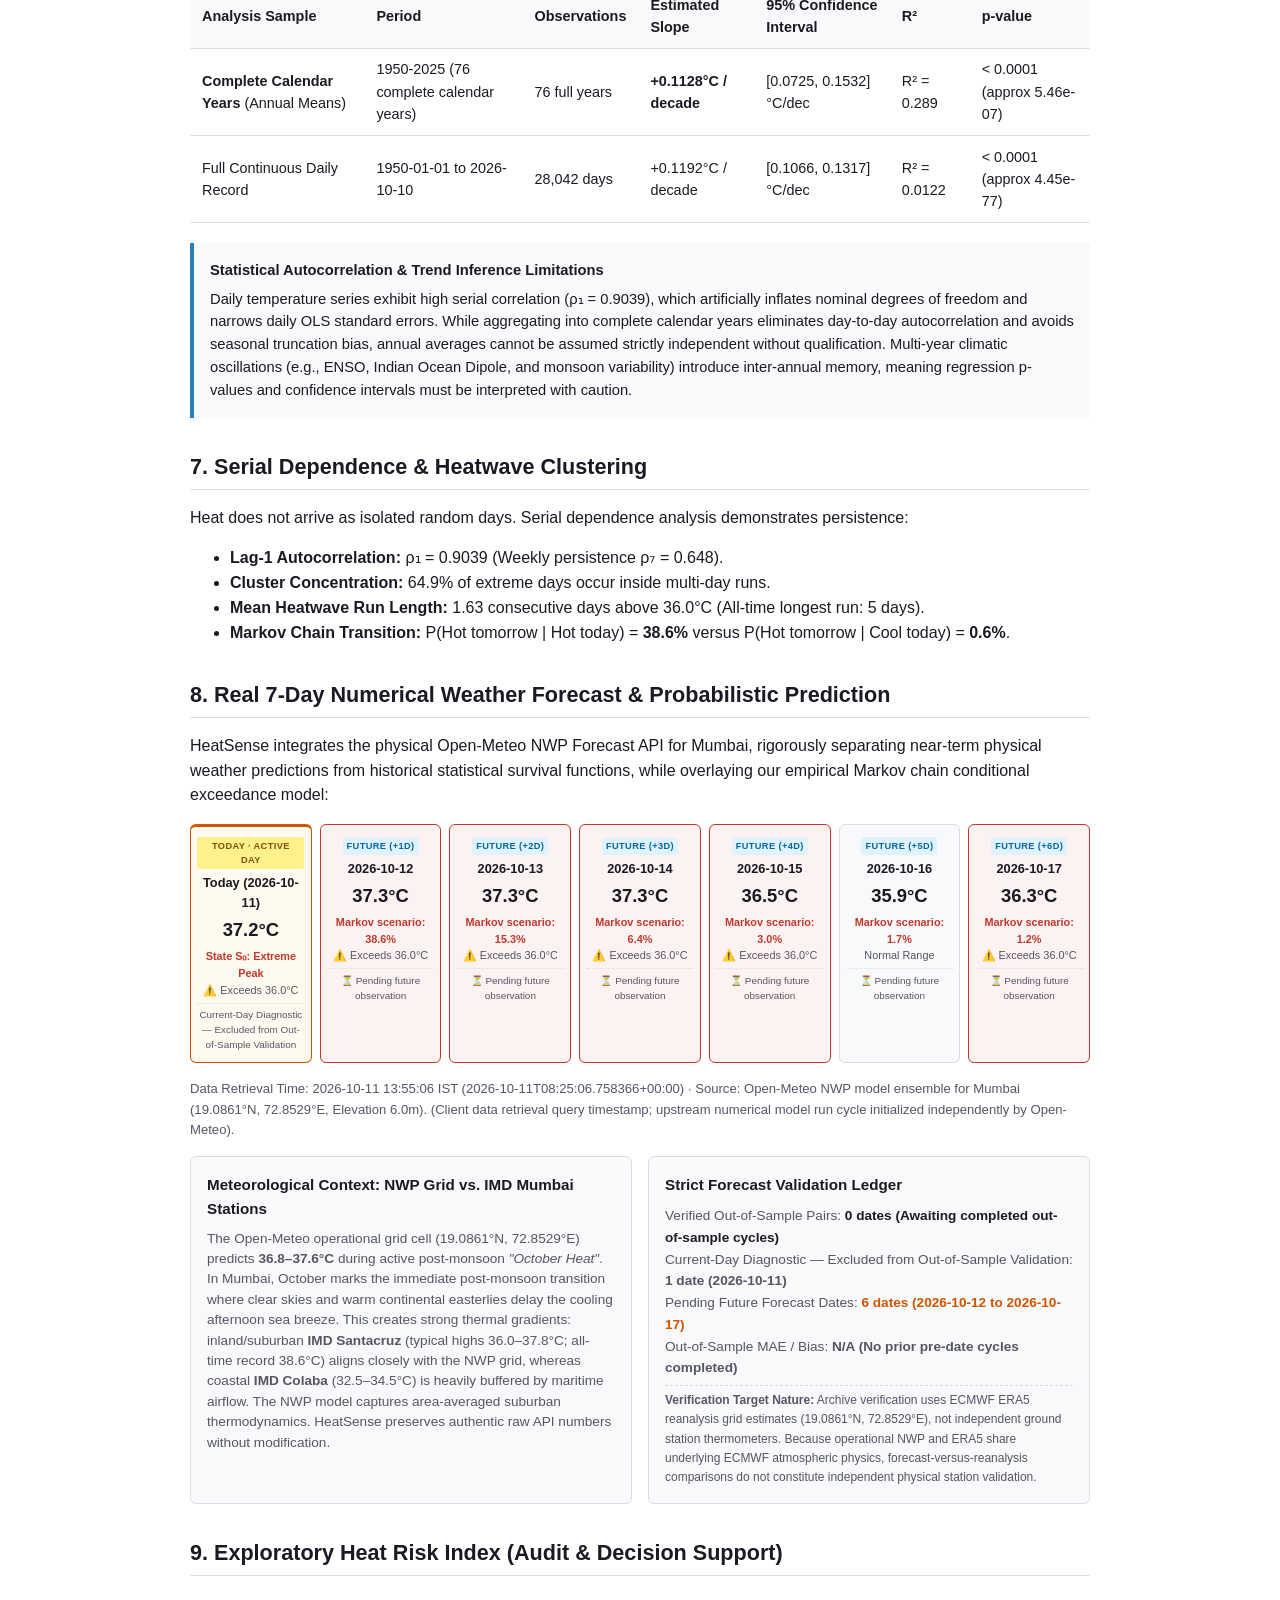
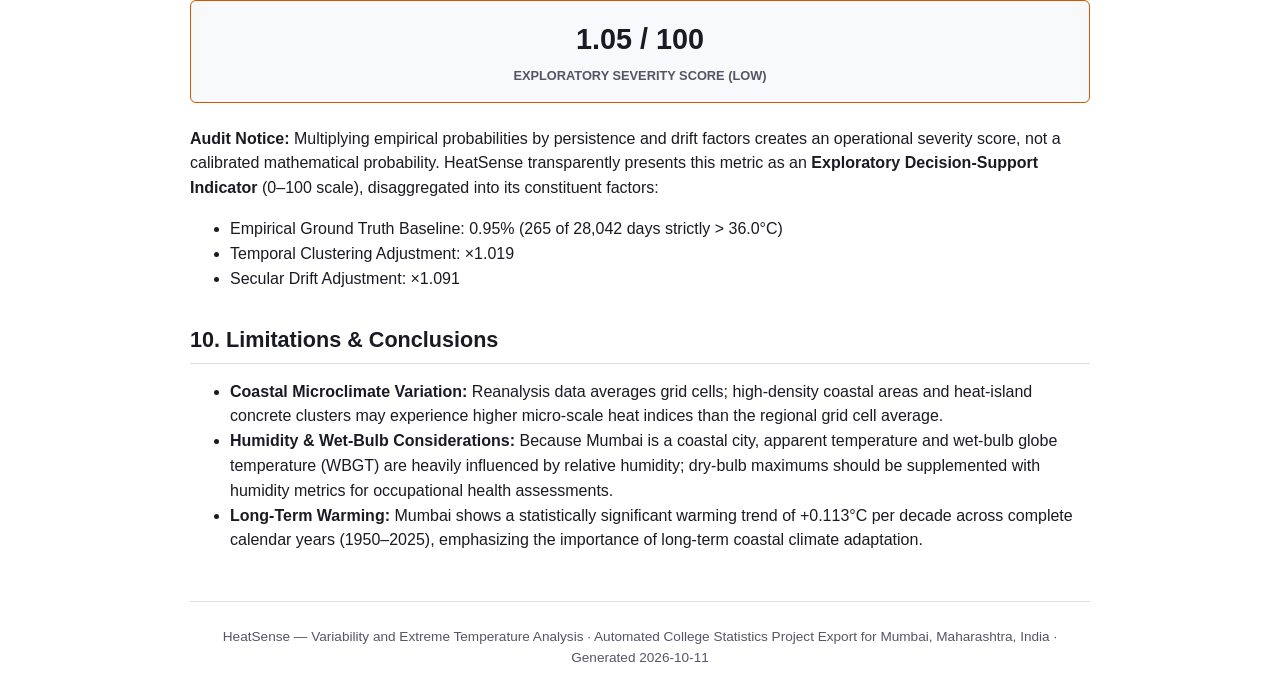
==== commit 5ea3f61f: "sync(artifacts): update forecast history ledger and regenerated snapshot deliverables" ====
--- a/frontend/report.html
+++ b/frontend/report.html
@@ -467,12 +467,12 @@
       <div class="forecast-grid">
         
             <div class="forecast-card today hot">
-                <div class="forecast-phase today">TODAY · ELAPSED</div>
+                <div class="forecast-phase today">TODAY · ACTIVE DAY</div>
                 <div class="forecast-date" style="font-weight:600; margin-top:0.25rem;">Today (2026-10-11)</div>
                 <div class="forecast-temp">37.2°C</div>
                 <div class="forecast-prob" style="font-size:0.68rem; color:var(--danger); font-weight:600;">State S₀: Extreme Peak</div>
                 <div class="forecast-flag">⚠️ Exceeds 36.0°C</div>
-                <div class="forecast-val" style="font-size:0.62rem; color:var(--muted); margin-top:0.25rem; border-top:1px dotted var(--border); padding-top:0.2rem;">Same-day diagnostic (retrieved post-peak; excluded from skill score)</div>
+                <div class="forecast-val" style="font-size:0.62rem; color:var(--muted); margin-top:0.25rem; border-top:1px dotted var(--border); padding-top:0.2rem;">Current-Day Diagnostic — Excluded from Out-of-Sample Validation</div>
             </div>
             
             <div class="forecast-card hot">
@@ -531,7 +531,7 @@
             
       </div>
       <p style="font-size: 0.82rem; color: var(--muted); margin-top: 0.5rem;">
-        Data retrieved: 2026-10-11 12:37:26 IST (2026-10-11T07:07:26.665302+00:00) · Source: Open-Meteo NWP model ensemble for Mumbai (19.0861°N, 72.8529°E, Elevation 6.0m). (Client query timestamp; upstream numerical model run cycle initialized independently by Open-Meteo).
+        Data Retrieval Time: 2026-10-11 13:55:06 IST (2026-10-11T08:25:06.758366+00:00) · Source: Open-Meteo NWP model ensemble for Mumbai (19.0861°N, 72.8529°E, Elevation 6.0m). (Client data retrieval query timestamp; upstream numerical model run cycle initialized independently by Open-Meteo).
       </p>
 
       <div style="display:grid; grid-template-columns:1fr 1fr; gap:1rem; margin-top:1rem;">
@@ -547,8 +547,8 @@
           <h3 style="margin:0 0 0.5rem 0; font-size:0.95rem;">Strict Forecast Validation Ledger</h3>
           <div style="color:var(--muted); line-height:1.6;">
             <div>Verified Out-of-Sample Pairs: <strong style="color:var(--ink);">0 dates (Awaiting completed out-of-sample cycles)</strong></div>
-            <div>Same-Day Diagnostic (Post-Peak): <strong style="color:var(--muted);">1 date (10 Oct 2026, excluded from skill score)</strong></div>
-            <div>Pending Future Forecast Dates: <strong style="color:var(--accent);">6 dates (11–16 Oct 2026)</strong></div>
+            <div>Current-Day Diagnostic — Excluded from Out-of-Sample Validation: <strong style="color:var(--muted);">1 date (2026-10-11)</strong></div>
+            <div>Pending Future Forecast Dates: <strong style="color:var(--accent);">6 dates (2026-10-12 to 2026-10-17)</strong></div>
             <div>Out-of-Sample MAE / Bias: <strong>N/A (No prior pre-date cycles completed)</strong></div>
             <p style="font-size:0.75rem; margin:0.4rem 0 0 0; border-top:1px dashed var(--border); padding-top:0.3rem;">
               <strong>Verification Target Nature:</strong> Archive verification uses ECMWF ERA5 reanalysis grid estimates (19.0861°N, 72.8529°E), not independent ground station thermometers. Because operational NWP and ERA5 share underlying ECMWF atmospheric physics, forecast-versus-reanalysis comparisons do not constitute independent physical station validation.
